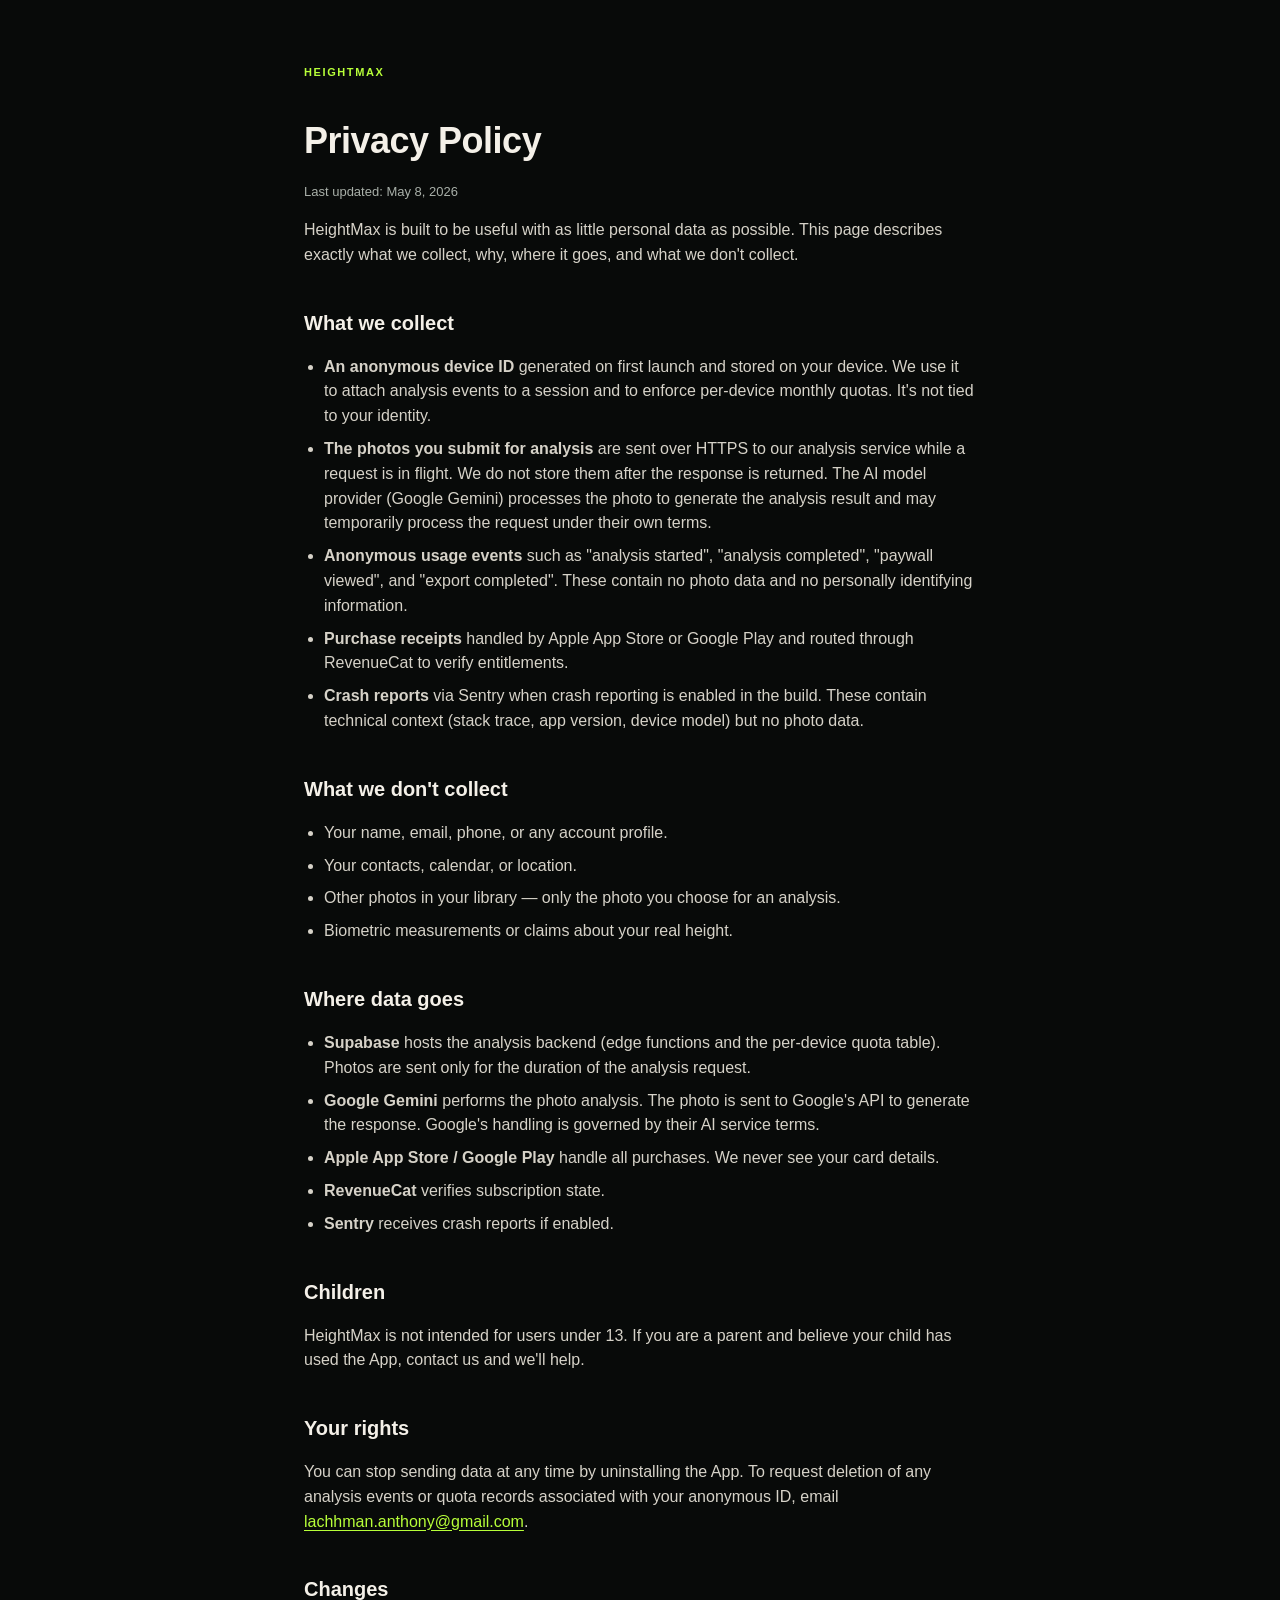
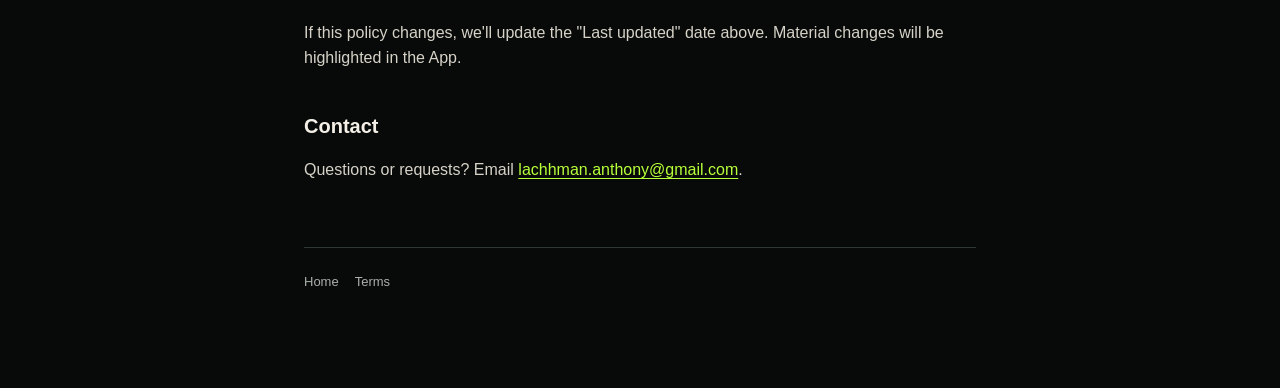
==== privacy.html @ f4f36e99 "Initial: Terms of Service + Privacy Policy Brand-styled static pages for HeightMax legal links. Host" ====
<!doctype html>
<html lang="en">
  <head>
    <meta charset="utf-8" />
    <meta name="viewport" content="width=device-width, initial-scale=1" />
    <title>HeightMax — Privacy Policy</title>
    <link rel="stylesheet" href="style.css" />
  </head>
  <body>
    <main>
      <p class="brand">HEIGHTMAX</p>
      <h1>Privacy Policy</h1>
      <p class="muted">Last updated: May 8, 2026</p>

      <p>
        HeightMax is built to be useful with as little personal data as
        possible. This page describes exactly what we collect, why, where it
        goes, and what we don't collect.
      </p>

      <h2>What we collect</h2>
      <ul class="bullet">
        <li>
          <strong>An anonymous device ID</strong> generated on first launch
          and stored on your device. We use it to attach analysis events to
          a session and to enforce per-device monthly quotas. It's not tied
          to your identity.
        </li>
        <li>
          <strong>The photos you submit for analysis</strong> are sent over
          HTTPS to our analysis service while a request is in flight. We do
          not store them after the response is returned. The AI model
          provider (Google Gemini) processes the photo to generate the
          analysis result and may temporarily process the request under
          their own terms.
        </li>
        <li>
          <strong>Anonymous usage events</strong> such as "analysis started",
          "analysis completed", "paywall viewed", and "export completed".
          These contain no photo data and no personally identifying
          information.
        </li>
        <li>
          <strong>Purchase receipts</strong> handled by Apple App Store or
          Google Play and routed through RevenueCat to verify entitlements.
        </li>
        <li>
          <strong>Crash reports</strong> via Sentry when crash reporting is
          enabled in the build. These contain technical context (stack
          trace, app version, device model) but no photo data.
        </li>
      </ul>

      <h2>What we don't collect</h2>
      <ul class="bullet">
        <li>Your name, email, phone, or any account profile.</li>
        <li>Your contacts, calendar, or location.</li>
        <li>Other photos in your library — only the photo you choose for an analysis.</li>
        <li>Biometric measurements or claims about your real height.</li>
      </ul>

      <h2>Where data goes</h2>
      <ul class="bullet">
        <li>
          <strong>Supabase</strong> hosts the analysis backend (edge
          functions and the per-device quota table). Photos are sent only
          for the duration of the analysis request.
        </li>
        <li>
          <strong>Google Gemini</strong> performs the photo analysis. The
          photo is sent to Google's API to generate the response. Google's
          handling is governed by their AI service terms.
        </li>
        <li>
          <strong>Apple App Store / Google Play</strong> handle all
          purchases. We never see your card details.
        </li>
        <li>
          <strong>RevenueCat</strong> verifies subscription state.
        </li>
        <li>
          <strong>Sentry</strong> receives crash reports if enabled.
        </li>
      </ul>

      <h2>Children</h2>
      <p>
        HeightMax is not intended for users under 13. If you are a parent
        and believe your child has used the App, contact us and we'll help.
      </p>

      <h2>Your rights</h2>
      <p>
        You can stop sending data at any time by uninstalling the App. To
        request deletion of any analysis events or quota records associated
        with your anonymous ID, email
        <a href="mailto:lachhman.anthony@gmail.com">lachhman.anthony@gmail.com</a>.
      </p>

      <h2>Changes</h2>
      <p>
        If this policy changes, we'll update the "Last updated" date above.
        Material changes will be highlighted in the App.
      </p>

      <h2>Contact</h2>
      <p>
        Questions or requests? Email
        <a href="mailto:lachhman.anthony@gmail.com">lachhman.anthony@gmail.com</a>.
      </p>

      <footer>
        <a href="index.html">Home</a>
        <a href="terms.html">Terms</a>
      </footer>
    </main>
  </body>
</html>
---- style.css ----
*,
*::before,
*::after {
  box-sizing: border-box;
}

html,
body {
  margin: 0;
  padding: 0;
}

body {
  background: #080a09;
  color: #f4f0e8;
  font-family: -apple-system, BlinkMacSystemFont, "Inter", "Helvetica Neue",
    Arial, sans-serif;
  line-height: 1.55;
  font-size: 16px;
  -webkit-font-smoothing: antialiased;
}

main {
  max-width: 720px;
  margin: 0 auto;
  padding: 64px 24px 96px;
}

.brand {
  color: #b7ff39;
  font-weight: 900;
  font-size: 11px;
  letter-spacing: 1.6px;
  margin: 0 0 32px;
}

h1 {
  font-size: 36px;
  font-weight: 900;
  letter-spacing: -0.5px;
  margin: 0 0 8px;
}

h2 {
  font-size: 20px;
  font-weight: 800;
  margin: 40px 0 12px;
}

p,
li {
  color: #d6d2c8;
  font-size: 16px;
}

a {
  color: #b7ff39;
  text-decoration: underline;
  text-underline-offset: 3px;
}

.muted {
  color: #a9b0a9;
  font-size: 13px;
}

.nav {
  list-style: none;
  padding: 0;
  margin: 24px 0 0;
  display: flex;
  flex-direction: column;
  gap: 12px;
}

.nav a {
  font-size: 18px;
  font-weight: 700;
}

ul.bullet {
  padding-left: 20px;
}

ul.bullet li {
  margin-bottom: 8px;
}

footer {
  margin-top: 64px;
  padding-top: 24px;
  border-top: 1px solid #2d3833;
  display: flex;
  gap: 16px;
  flex-wrap: wrap;
}

footer a {
  color: #a9b0a9;
  text-decoration: none;
  font-size: 13px;
}

footer a:hover {
  color: #f4f0e8;
}
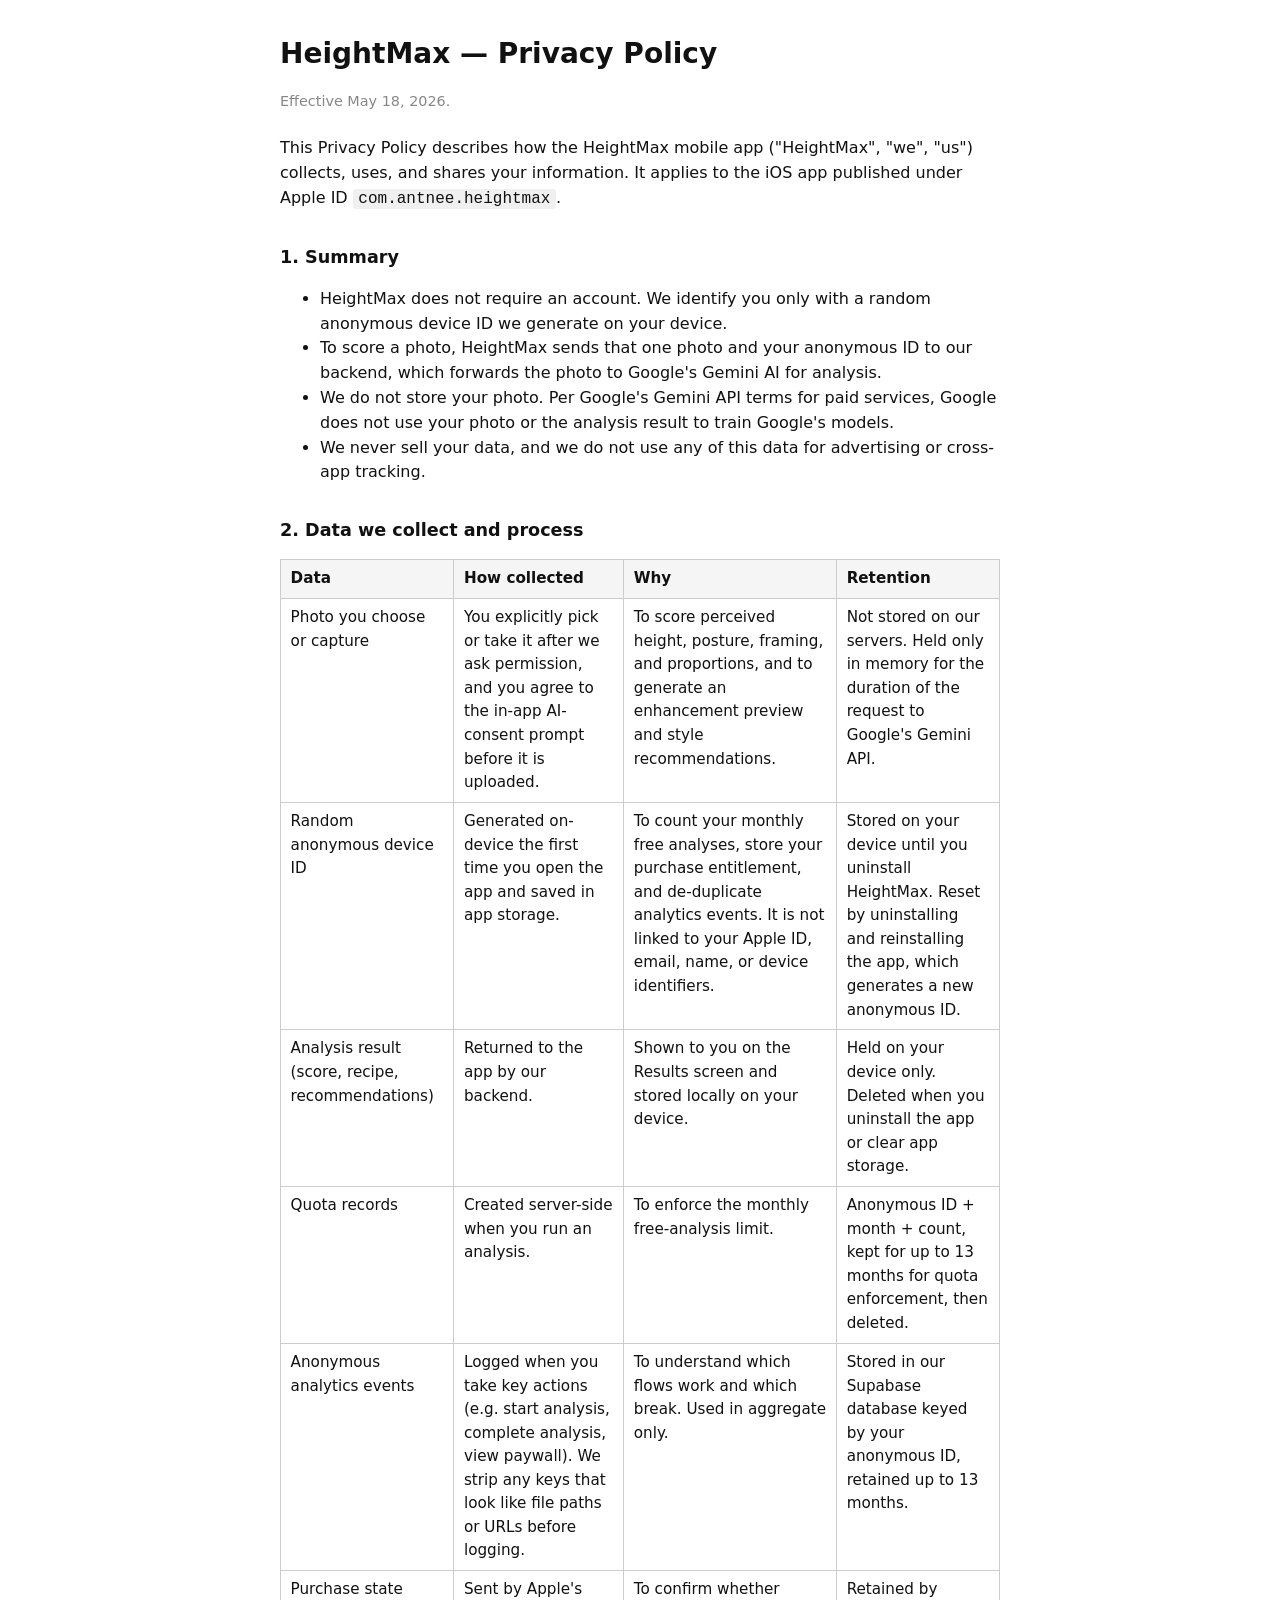
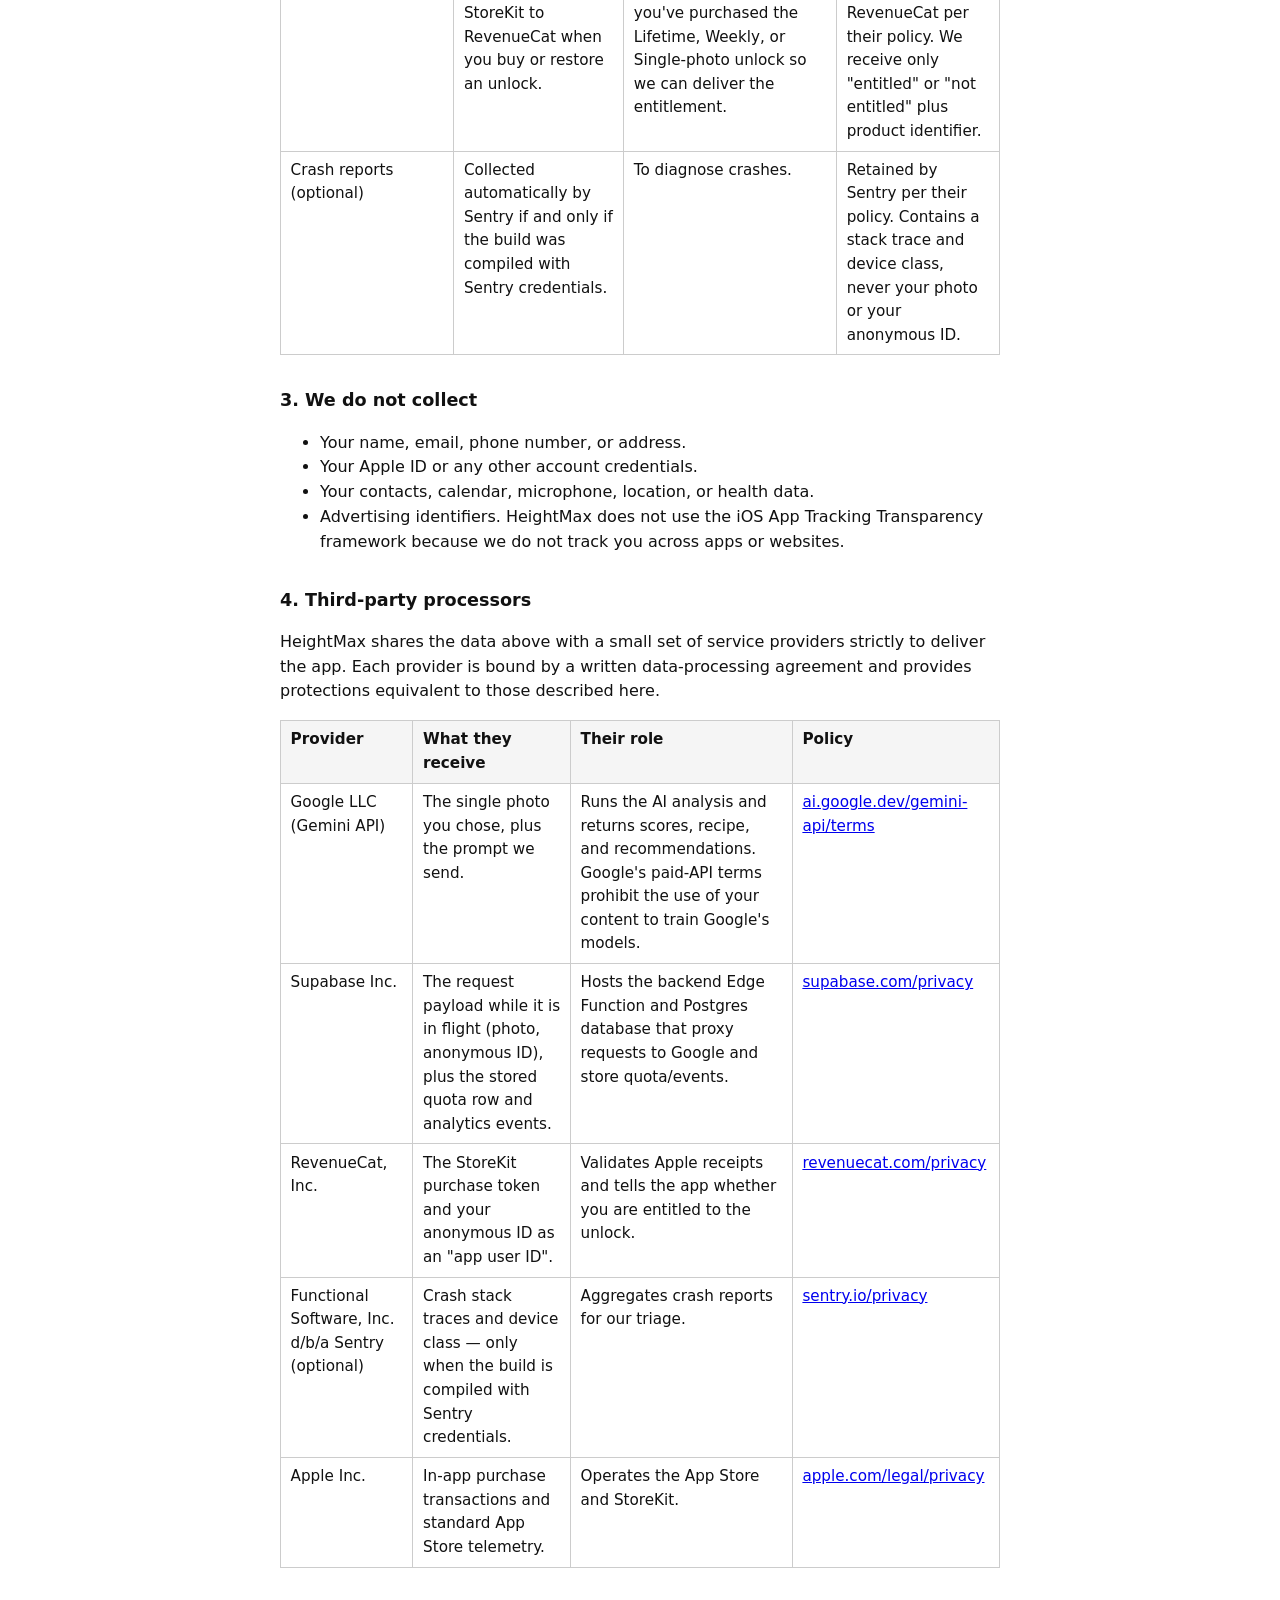
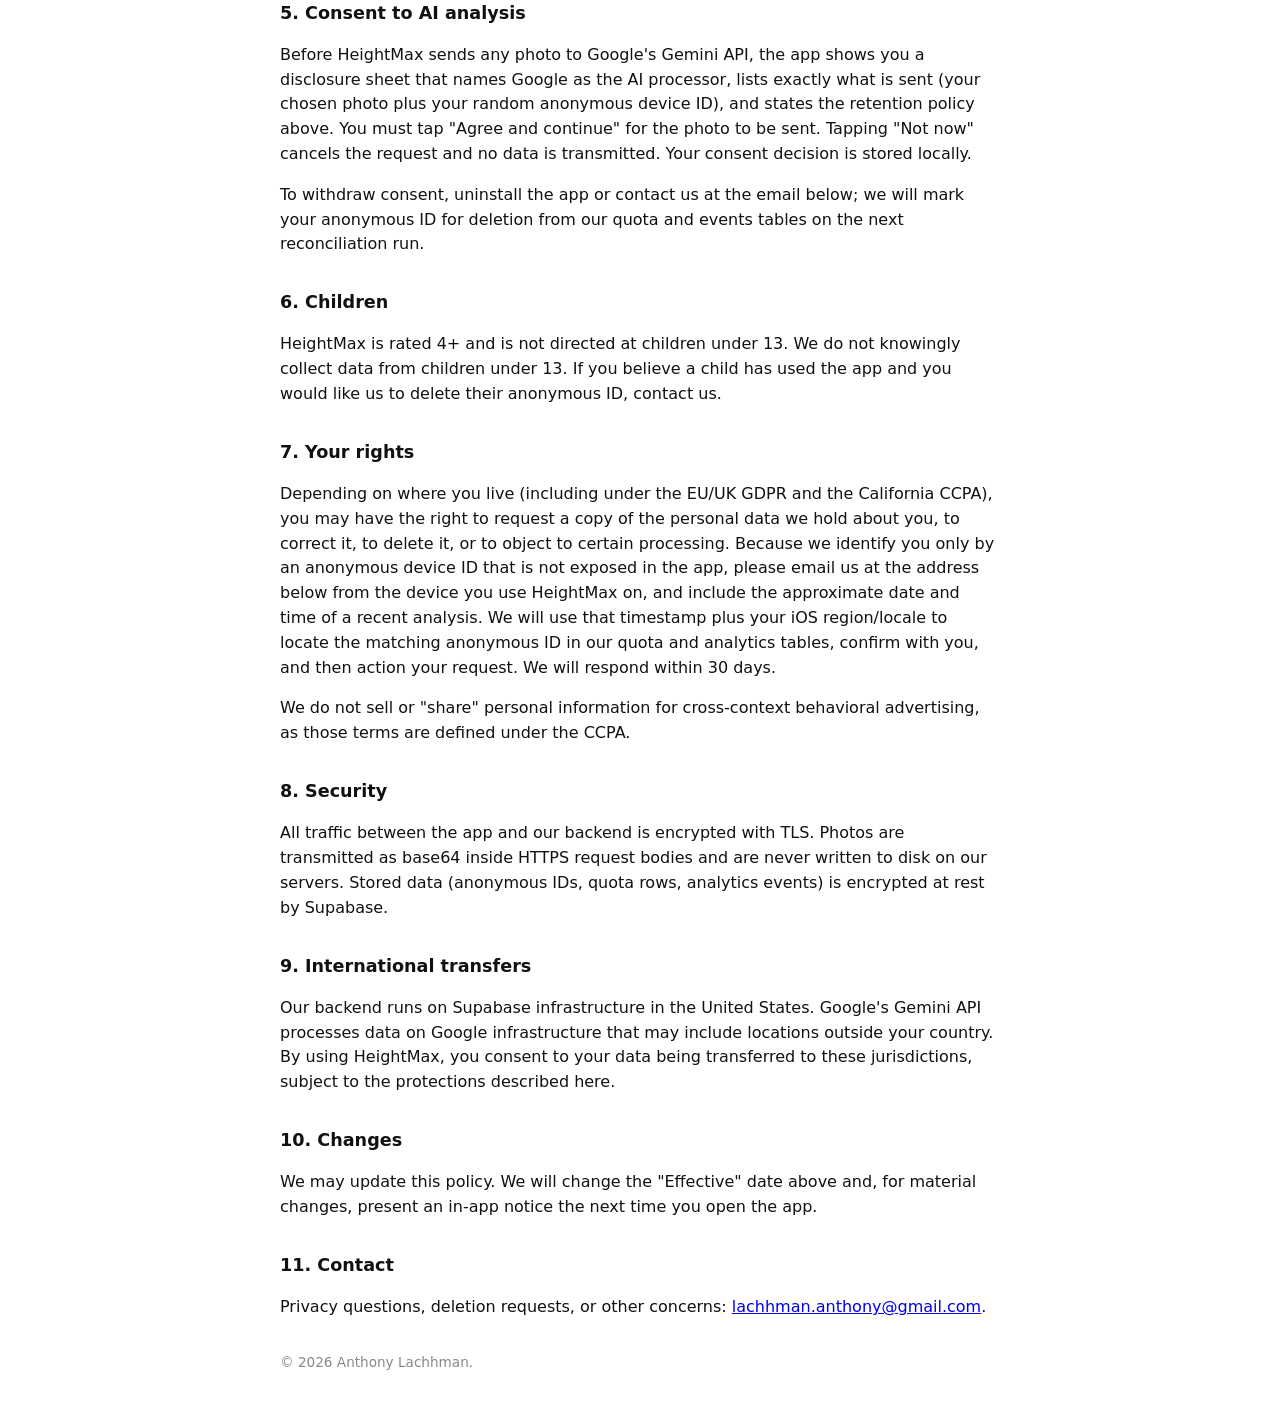
==== commit 68137187: "Update privacy/terms; add support page Replace privacy.html and terms.html with the App Store 5.1.1 " ====
--- a/privacy.html
+++ b/privacy.html
@@ -1,118 +1,198 @@
 <!doctype html>
 <html lang="en">
-  <head>
-    <meta charset="utf-8" />
-    <meta name="viewport" content="width=device-width, initial-scale=1" />
-    <title>HeightMax — Privacy Policy</title>
-    <link rel="stylesheet" href="style.css" />
-  </head>
-  <body>
-    <main>
-      <p class="brand">HEIGHTMAX</p>
-      <h1>Privacy Policy</h1>
-      <p class="muted">Last updated: May 8, 2026</p>
+<head>
+  <meta charset="utf-8">
+  <meta name="viewport" content="width=device-width,initial-scale=1">
+  <title>HeightMax — Privacy Policy</title>
+  <style>
+    :root { color-scheme: light dark; }
+    body { font: 16px/1.55 -apple-system, BlinkMacSystemFont, "Segoe UI", system-ui, sans-serif; max-width: 720px; margin: 2rem auto; padding: 0 1.25rem; color: #111; background: #fff; }
+    @media (prefers-color-scheme: dark) { body { color: #eee; background: #111; } a { color: #9cf; } }
+    h1 { font-size: 1.75rem; margin-bottom: 0.25rem; }
+    h2 { font-size: 1.1rem; margin-top: 2rem; }
+    .meta { color: #888; font-size: 0.9rem; margin-bottom: 1.5rem; }
+    table { border-collapse: collapse; width: 100%; margin: 0.5rem 0 1rem; font-size: 0.95rem; }
+    th, td { border: 1px solid #ccc; padding: 0.45rem 0.6rem; text-align: left; vertical-align: top; }
+    @media (prefers-color-scheme: dark) { th, td { border-color: #444; } }
+    th { background: #f5f5f5; }
+    @media (prefers-color-scheme: dark) { th { background: #222; } }
+    code { background: #f0f0f0; padding: 0.05em 0.35em; border-radius: 3px; }
+    @media (prefers-color-scheme: dark) { code { background: #222; } }
+  </style>
+</head>
+<body>
 
-      <p>
-        HeightMax is built to be useful with as little personal data as
-        possible. This page describes exactly what we collect, why, where it
-        goes, and what we don't collect.
-      </p>
+<h1>HeightMax — Privacy Policy</h1>
+<p class="meta">Effective May 18, 2026.</p>
 
-      <h2>What we collect</h2>
-      <ul class="bullet">
-        <li>
-          <strong>An anonymous device ID</strong> generated on first launch
-          and stored on your device. We use it to attach analysis events to
-          a session and to enforce per-device monthly quotas. It's not tied
-          to your identity.
-        </li>
-        <li>
-          <strong>The photos you submit for analysis</strong> are sent over
-          HTTPS to our analysis service while a request is in flight. We do
-          not store them after the response is returned. The AI model
-          provider (Google Gemini) processes the photo to generate the
-          analysis result and may temporarily process the request under
-          their own terms.
-        </li>
-        <li>
-          <strong>Anonymous usage events</strong> such as "analysis started",
-          "analysis completed", "paywall viewed", and "export completed".
-          These contain no photo data and no personally identifying
-          information.
-        </li>
-        <li>
-          <strong>Purchase receipts</strong> handled by Apple App Store or
-          Google Play and routed through RevenueCat to verify entitlements.
-        </li>
-        <li>
-          <strong>Crash reports</strong> via Sentry when crash reporting is
-          enabled in the build. These contain technical context (stack
-          trace, app version, device model) but no photo data.
-        </li>
-      </ul>
+<p>
+This Privacy Policy describes how the HeightMax mobile app ("HeightMax", "we", "us") collects, uses, and shares
+your information. It applies to the iOS app published under Apple ID <code>com.antnee.heightmax</code>.
+</p>
 
-      <h2>What we don't collect</h2>
-      <ul class="bullet">
-        <li>Your name, email, phone, or any account profile.</li>
-        <li>Your contacts, calendar, or location.</li>
-        <li>Other photos in your library — only the photo you choose for an analysis.</li>
-        <li>Biometric measurements or claims about your real height.</li>
-      </ul>
+<h2>1. Summary</h2>
+<ul>
+  <li>HeightMax does not require an account. We identify you only with a random anonymous device ID we generate on your device.</li>
+  <li>To score a photo, HeightMax sends that one photo and your anonymous ID to our backend, which forwards the photo to Google's Gemini AI for analysis.</li>
+  <li>We do not store your photo. Per Google's Gemini API terms for paid services, Google does not use your photo or the analysis result to train Google's models.</li>
+  <li>We never sell your data, and we do not use any of this data for advertising or cross-app tracking.</li>
+</ul>
 
-      <h2>Where data goes</h2>
-      <ul class="bullet">
-        <li>
-          <strong>Supabase</strong> hosts the analysis backend (edge
-          functions and the per-device quota table). Photos are sent only
-          for the duration of the analysis request.
-        </li>
-        <li>
-          <strong>Google Gemini</strong> performs the photo analysis. The
-          photo is sent to Google's API to generate the response. Google's
-          handling is governed by their AI service terms.
-        </li>
-        <li>
-          <strong>Apple App Store / Google Play</strong> handle all
-          purchases. We never see your card details.
-        </li>
-        <li>
-          <strong>RevenueCat</strong> verifies subscription state.
-        </li>
-        <li>
-          <strong>Sentry</strong> receives crash reports if enabled.
-        </li>
-      </ul>
+<h2>2. Data we collect and process</h2>
+<table>
+  <thead>
+    <tr><th>Data</th><th>How collected</th><th>Why</th><th>Retention</th></tr>
+  </thead>
+  <tbody>
+    <tr>
+      <td>Photo you choose or capture</td>
+      <td>You explicitly pick or take it after we ask permission, and you agree to the in-app AI-consent prompt before it is uploaded.</td>
+      <td>To score perceived height, posture, framing, and proportions, and to generate an enhancement preview and style recommendations.</td>
+      <td>Not stored on our servers. Held only in memory for the duration of the request to Google's Gemini API.</td>
+    </tr>
+    <tr>
+      <td>Random anonymous device ID</td>
+      <td>Generated on-device the first time you open the app and saved in app storage.</td>
+      <td>To count your monthly free analyses, store your purchase entitlement, and de-duplicate analytics events. It is not linked to your Apple ID, email, name, or device identifiers.</td>
+      <td>Stored on your device until you uninstall HeightMax. Reset by uninstalling and reinstalling the app, which generates a new anonymous ID.</td>
+    </tr>
+    <tr>
+      <td>Analysis result (score, recipe, recommendations)</td>
+      <td>Returned to the app by our backend.</td>
+      <td>Shown to you on the Results screen and stored locally on your device.</td>
+      <td>Held on your device only. Deleted when you uninstall the app or clear app storage.</td>
+    </tr>
+    <tr>
+      <td>Quota records</td>
+      <td>Created server-side when you run an analysis.</td>
+      <td>To enforce the monthly free-analysis limit.</td>
+      <td>Anonymous ID + month + count, kept for up to 13 months for quota enforcement, then deleted.</td>
+    </tr>
+    <tr>
+      <td>Anonymous analytics events</td>
+      <td>Logged when you take key actions (e.g. start analysis, complete analysis, view paywall). We strip any keys that look like file paths or URLs before logging.</td>
+      <td>To understand which flows work and which break. Used in aggregate only.</td>
+      <td>Stored in our Supabase database keyed by your anonymous ID, retained up to 13 months.</td>
+    </tr>
+    <tr>
+      <td>Purchase state</td>
+      <td>Sent by Apple's StoreKit to RevenueCat when you buy or restore an unlock.</td>
+      <td>To confirm whether you've purchased the Lifetime, Weekly, or Single-photo unlock so we can deliver the entitlement.</td>
+      <td>Retained by RevenueCat per their policy. We receive only "entitled" or "not entitled" plus product identifier.</td>
+    </tr>
+    <tr>
+      <td>Crash reports (optional)</td>
+      <td>Collected automatically by Sentry if and only if the build was compiled with Sentry credentials.</td>
+      <td>To diagnose crashes.</td>
+      <td>Retained by Sentry per their policy. Contains a stack trace and device class, never your photo or your anonymous ID.</td>
+    </tr>
+  </tbody>
+</table>
 
-      <h2>Children</h2>
-      <p>
-        HeightMax is not intended for users under 13. If you are a parent
-        and believe your child has used the App, contact us and we'll help.
-      </p>
+<h2>3. We do not collect</h2>
+<ul>
+  <li>Your name, email, phone number, or address.</li>
+  <li>Your Apple ID or any other account credentials.</li>
+  <li>Your contacts, calendar, microphone, location, or health data.</li>
+  <li>Advertising identifiers. HeightMax does not use the iOS App Tracking Transparency framework because we do not track you across apps or websites.</li>
+</ul>
 
-      <h2>Your rights</h2>
-      <p>
-        You can stop sending data at any time by uninstalling the App. To
-        request deletion of any analysis events or quota records associated
-        with your anonymous ID, email
-        <a href="mailto:lachhman.anthony@gmail.com">lachhman.anthony@gmail.com</a>.
-      </p>
+<h2>4. Third-party processors</h2>
+<p>
+HeightMax shares the data above with a small set of service providers strictly to deliver the app. Each provider
+is bound by a written data-processing agreement and provides protections equivalent to those described here.
+</p>
+<table>
+  <thead>
+    <tr><th>Provider</th><th>What they receive</th><th>Their role</th><th>Policy</th></tr>
+  </thead>
+  <tbody>
+    <tr>
+      <td>Google LLC (Gemini API)</td>
+      <td>The single photo you chose, plus the prompt we send.</td>
+      <td>Runs the AI analysis and returns scores, recipe, and recommendations. Google's paid-API terms prohibit the use of your content to train Google's models.</td>
+      <td><a href="https://ai.google.dev/gemini-api/terms">ai.google.dev/gemini-api/terms</a></td>
+    </tr>
+    <tr>
+      <td>Supabase Inc.</td>
+      <td>The request payload while it is in flight (photo, anonymous ID), plus the stored quota row and analytics events.</td>
+      <td>Hosts the backend Edge Function and Postgres database that proxy requests to Google and store quota/events.</td>
+      <td><a href="https://supabase.com/privacy">supabase.com/privacy</a></td>
+    </tr>
+    <tr>
+      <td>RevenueCat, Inc.</td>
+      <td>The StoreKit purchase token and your anonymous ID as an "app user ID".</td>
+      <td>Validates Apple receipts and tells the app whether you are entitled to the unlock.</td>
+      <td><a href="https://www.revenuecat.com/privacy">revenuecat.com/privacy</a></td>
+    </tr>
+    <tr>
+      <td>Functional Software, Inc. d/b/a Sentry (optional)</td>
+      <td>Crash stack traces and device class — only when the build is compiled with Sentry credentials.</td>
+      <td>Aggregates crash reports for our triage.</td>
+      <td><a href="https://sentry.io/privacy/">sentry.io/privacy</a></td>
+    </tr>
+    <tr>
+      <td>Apple Inc.</td>
+      <td>In-app purchase transactions and standard App Store telemetry.</td>
+      <td>Operates the App Store and StoreKit.</td>
+      <td><a href="https://www.apple.com/legal/privacy/">apple.com/legal/privacy</a></td>
+    </tr>
+  </tbody>
+</table>
 
-      <h2>Changes</h2>
-      <p>
-        If this policy changes, we'll update the "Last updated" date above.
-        Material changes will be highlighted in the App.
-      </p>
+<h2>5. Consent to AI analysis</h2>
+<p>
+Before HeightMax sends any photo to Google's Gemini API, the app shows you a disclosure sheet that names Google as
+the AI processor, lists exactly what is sent (your chosen photo plus your random anonymous device ID), and states
+the retention policy above. You must tap "Agree and continue" for the photo to be sent. Tapping "Not now" cancels
+the request and no data is transmitted. Your consent decision is stored locally.
+</p>
+<p>To withdraw consent, uninstall the app or contact us at the email below; we will mark your anonymous ID for deletion from our quota and events tables on the next reconciliation run.</p>
 
-      <h2>Contact</h2>
-      <p>
-        Questions or requests? Email
-        <a href="mailto:lachhman.anthony@gmail.com">lachhman.anthony@gmail.com</a>.
-      </p>
+<h2>6. Children</h2>
+<p>
+HeightMax is rated 4+ and is not directed at children under 13. We do not knowingly collect data from children
+under 13. If you believe a child has used the app and you would like us to delete their anonymous ID, contact us.
+</p>
 
-      <footer>
-        <a href="index.html">Home</a>
-        <a href="terms.html">Terms</a>
-      </footer>
-    </main>
-  </body>
+<h2>7. Your rights</h2>
+<p>
+Depending on where you live (including under the EU/UK GDPR and the California CCPA), you may have the right to
+request a copy of the personal data we hold about you, to correct it, to delete it, or to object to certain
+processing. Because we identify you only by an anonymous device ID that is not exposed in the app, please email
+us at the address below from the device you use HeightMax on, and include the approximate date and time of a
+recent analysis. We will use that timestamp plus your iOS region/locale to locate the matching anonymous ID in
+our quota and analytics tables, confirm with you, and then action your request. We will respond within 30 days.
+</p>
+<p>We do not sell or "share" personal information for cross-context behavioral advertising, as those terms are defined under the CCPA.</p>
+
+<h2>8. Security</h2>
+<p>
+All traffic between the app and our backend is encrypted with TLS. Photos are transmitted as base64 inside HTTPS
+request bodies and are never written to disk on our servers. Stored data (anonymous IDs, quota rows, analytics
+events) is encrypted at rest by Supabase.
+</p>
+
+<h2>9. International transfers</h2>
+<p>
+Our backend runs on Supabase infrastructure in the United States. Google's Gemini API processes data on Google
+infrastructure that may include locations outside your country. By using HeightMax, you consent to your data
+being transferred to these jurisdictions, subject to the protections described here.
+</p>
+
+<h2>10. Changes</h2>
+<p>
+We may update this policy. We will change the "Effective" date above and, for material changes, present an
+in-app notice the next time you open the app.
+</p>
+
+<h2>11. Contact</h2>
+<p>
+Privacy questions, deletion requests, or other concerns:
+<a href="mailto:lachhman.anthony@gmail.com">lachhman.anthony@gmail.com</a>.
+</p>
+
+<p style="margin-top:2rem;font-size:0.85rem;color:#888;">© 2026 Anthony Lachhman.</p>
+
+</body>
 </html>
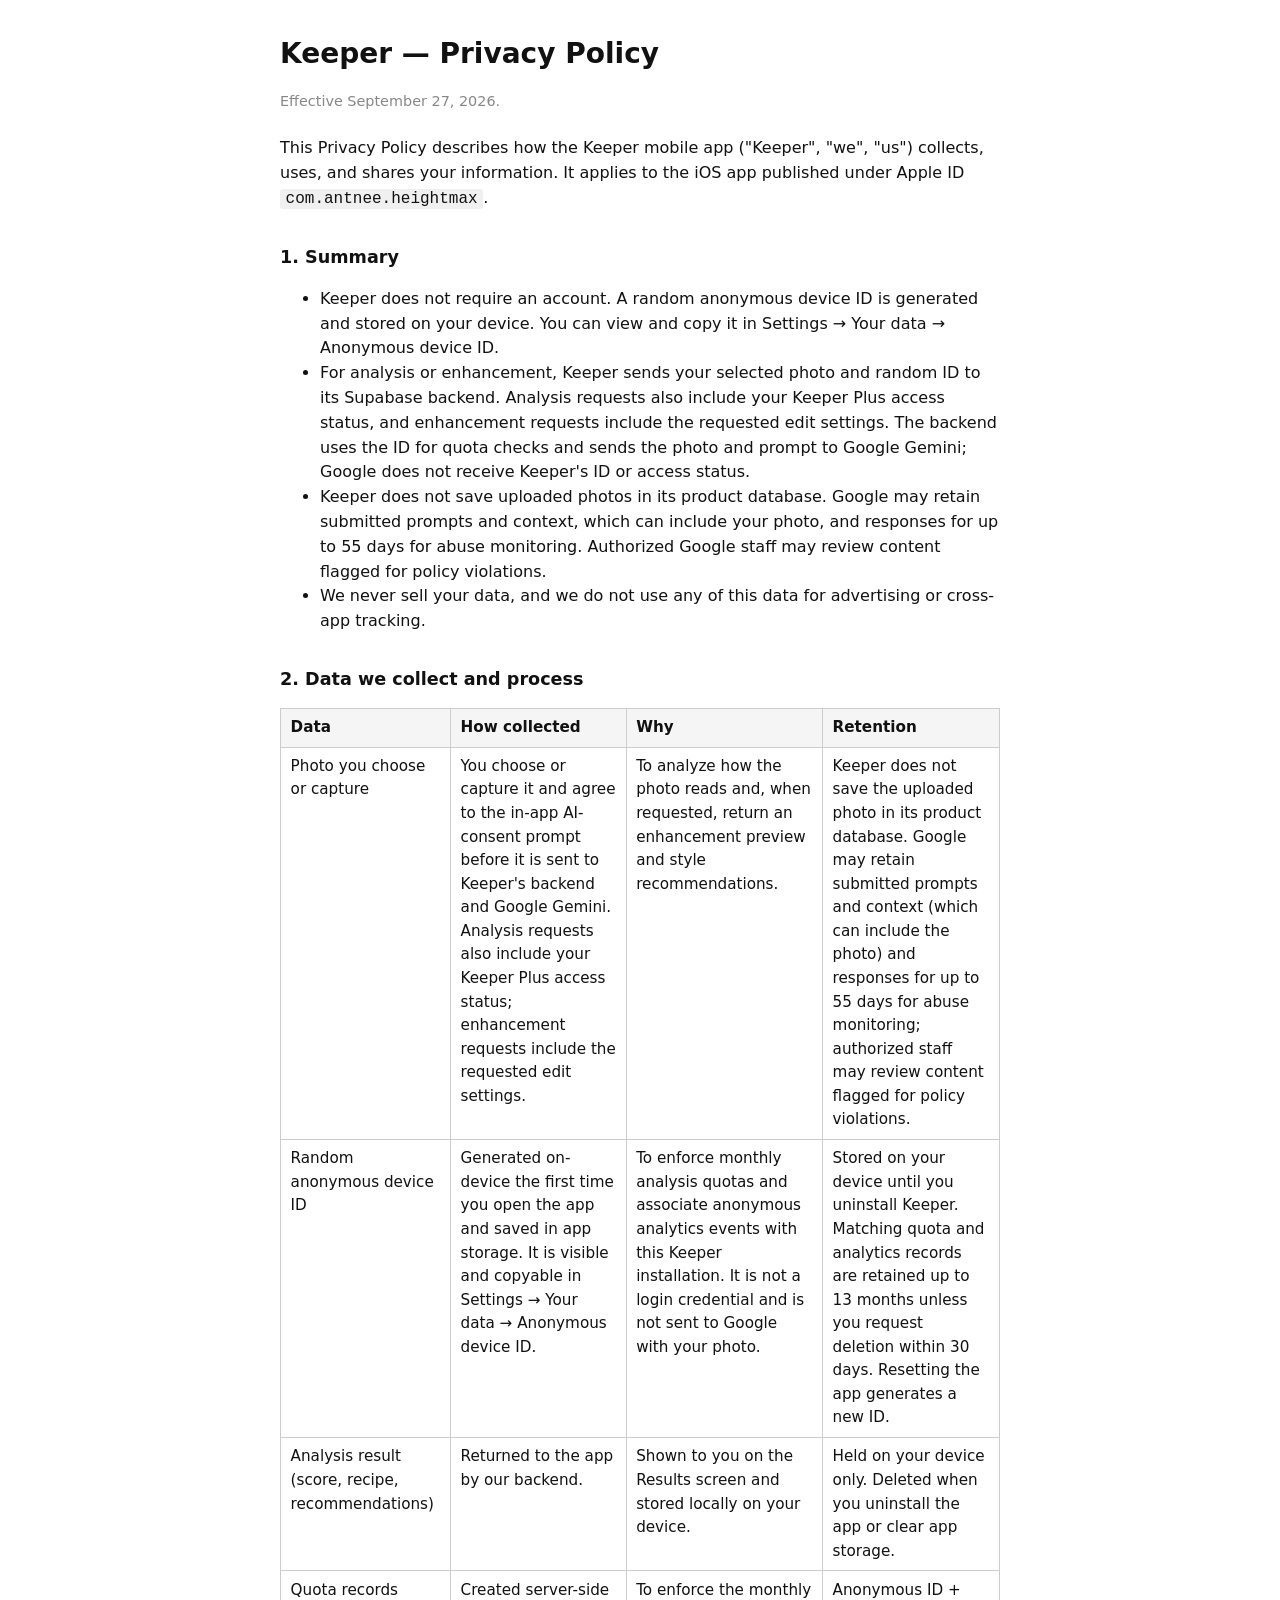
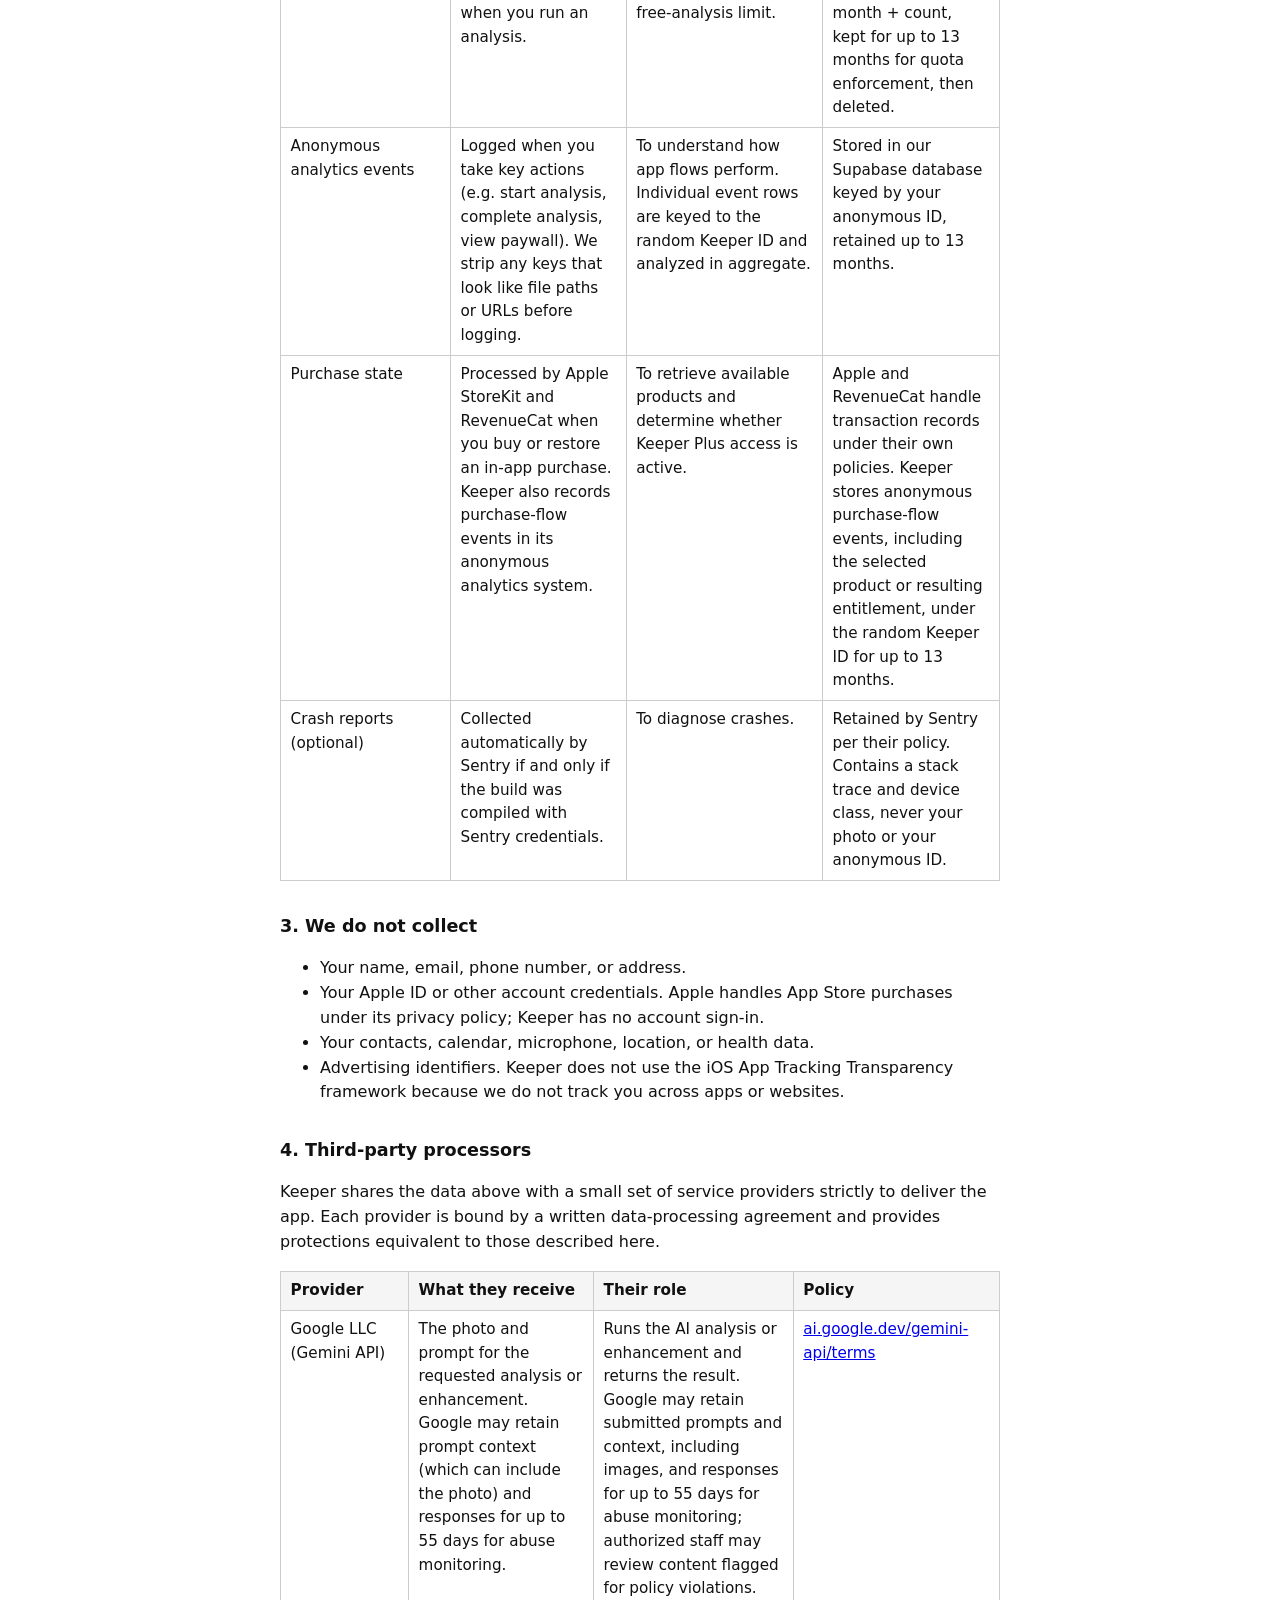
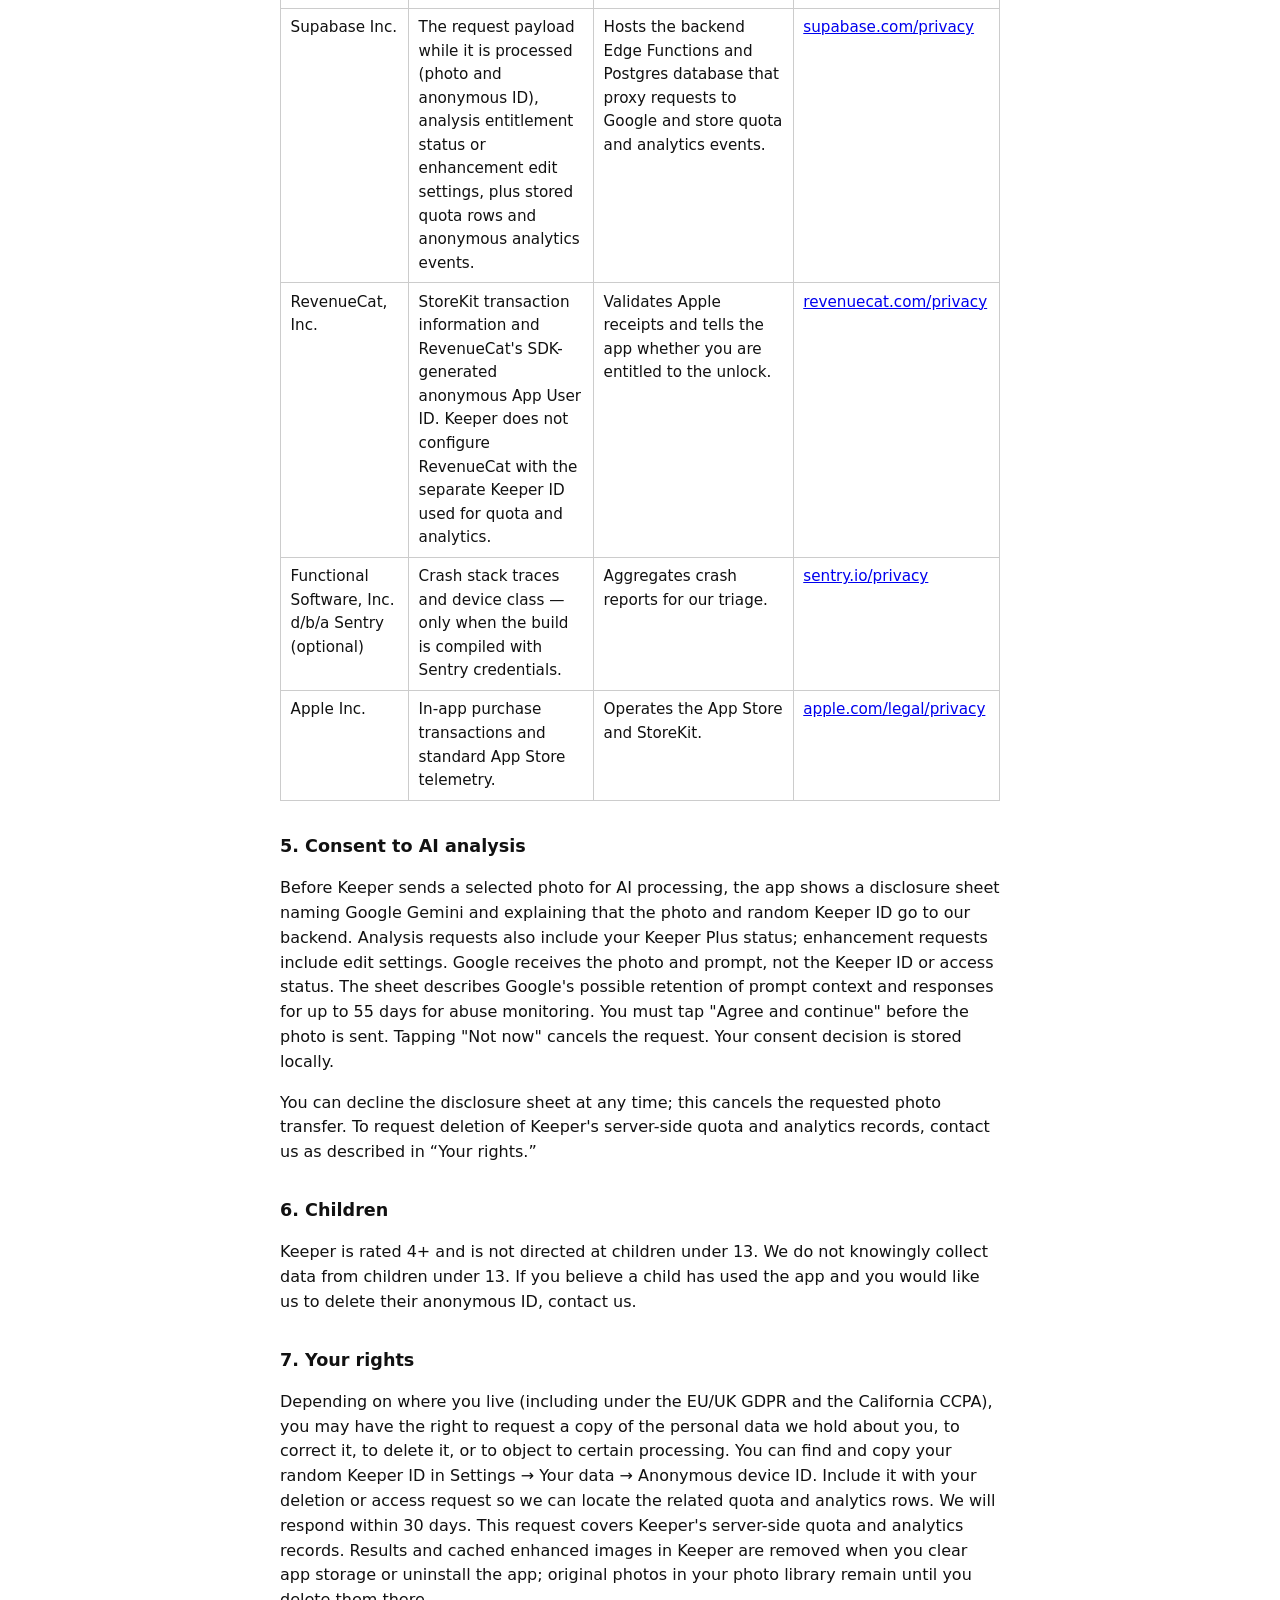
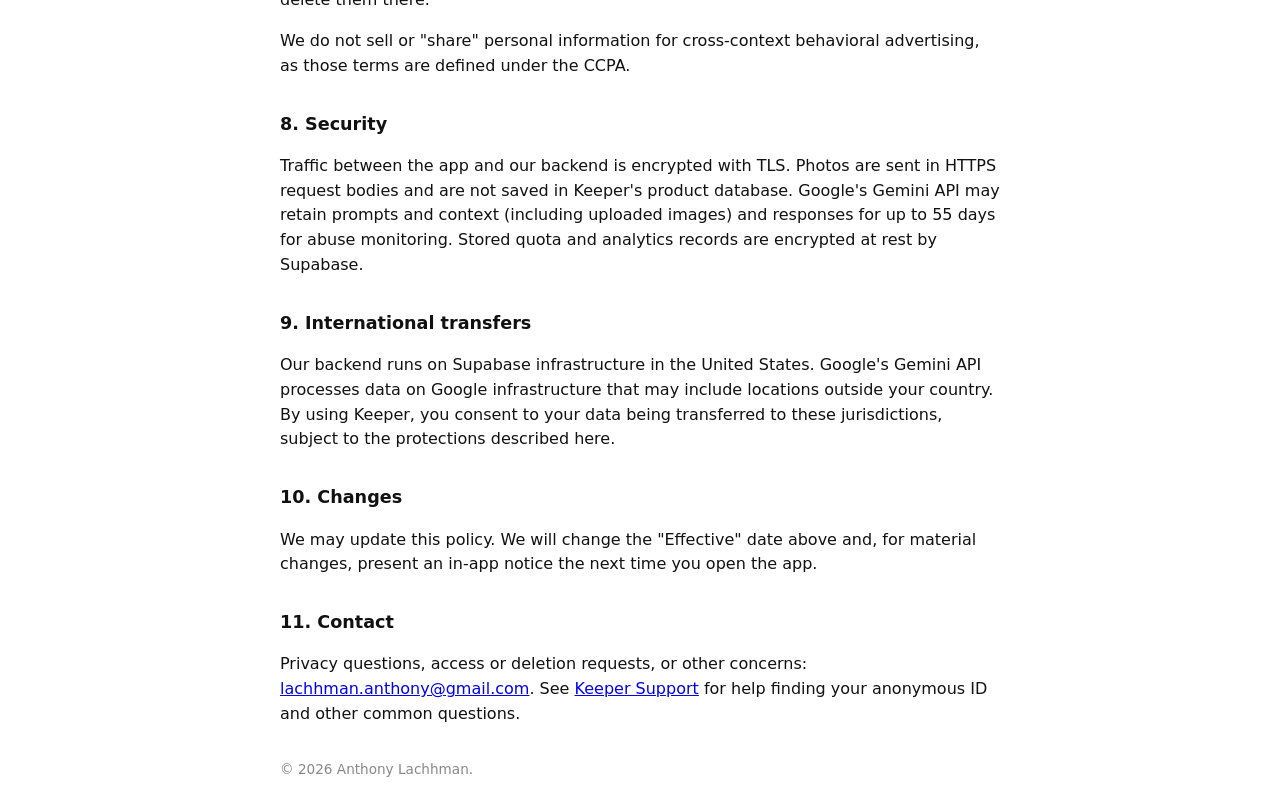
==== commit f988ce06: "Update Keeper privacy and support pages" ====
--- a/privacy.html
+++ b/privacy.html
@@ -3,7 +3,7 @@
 <head>
   <meta charset="utf-8">
   <meta name="viewport" content="width=device-width,initial-scale=1">
-  <title>HeightMax — Privacy Policy</title>
+  <title>Keeper — Privacy Policy</title>
   <style>
     :root { color-scheme: light dark; }
     body { font: 16px/1.55 -apple-system, BlinkMacSystemFont, "Segoe UI", system-ui, sans-serif; max-width: 720px; margin: 2rem auto; padding: 0 1.25rem; color: #111; background: #fff; }
@@ -22,19 +22,19 @@
 </head>
 <body>
 
-<h1>HeightMax — Privacy Policy</h1>
-<p class="meta">Effective May 18, 2026.</p>
+<h1>Keeper — Privacy Policy</h1>
+<p class="meta">Effective September 27, 2026.</p>
 
 <p>
-This Privacy Policy describes how the HeightMax mobile app ("HeightMax", "we", "us") collects, uses, and shares
+This Privacy Policy describes how the Keeper mobile app ("Keeper", "we", "us") collects, uses, and shares
 your information. It applies to the iOS app published under Apple ID <code>com.antnee.heightmax</code>.
 </p>
 
 <h2>1. Summary</h2>
 <ul>
-  <li>HeightMax does not require an account. We identify you only with a random anonymous device ID we generate on your device.</li>
-  <li>To score a photo, HeightMax sends that one photo and your anonymous ID to our backend, which forwards the photo to Google's Gemini AI for analysis.</li>
-  <li>We do not store your photo. Per Google's Gemini API terms for paid services, Google does not use your photo or the analysis result to train Google's models.</li>
+  <li>Keeper does not require an account. A random anonymous device ID is generated and stored on your device. You can view and copy it in Settings → Your data → Anonymous device ID.</li>
+  <li>For analysis or enhancement, Keeper sends your selected photo and random ID to its Supabase backend. Analysis requests also include your Keeper Plus access status, and enhancement requests include the requested edit settings. The backend uses the ID for quota checks and sends the photo and prompt to Google Gemini; Google does not receive Keeper's ID or access status.</li>
+  <li>Keeper does not save uploaded photos in its product database. Google may retain submitted prompts and context, which can include your photo, and responses for up to 55 days for abuse monitoring. Authorized Google staff may review content flagged for policy violations.</li>
   <li>We never sell your data, and we do not use any of this data for advertising or cross-app tracking.</li>
 </ul>
 
@@ -46,15 +46,15 @@
   <tbody>
     <tr>
       <td>Photo you choose or capture</td>
-      <td>You explicitly pick or take it after we ask permission, and you agree to the in-app AI-consent prompt before it is uploaded.</td>
-      <td>To score perceived height, posture, framing, and proportions, and to generate an enhancement preview and style recommendations.</td>
-      <td>Not stored on our servers. Held only in memory for the duration of the request to Google's Gemini API.</td>
+      <td>You choose or capture it and agree to the in-app AI-consent prompt before it is sent to Keeper's backend and Google Gemini. Analysis requests also include your Keeper Plus access status; enhancement requests include the requested edit settings.</td>
+      <td>To analyze how the photo reads and, when requested, return an enhancement preview and style recommendations.</td>
+      <td>Keeper does not save the uploaded photo in its product database. Google may retain submitted prompts and context (which can include the photo) and responses for up to 55 days for abuse monitoring; authorized staff may review content flagged for policy violations.</td>
     </tr>
     <tr>
       <td>Random anonymous device ID</td>
-      <td>Generated on-device the first time you open the app and saved in app storage.</td>
-      <td>To count your monthly free analyses, store your purchase entitlement, and de-duplicate analytics events. It is not linked to your Apple ID, email, name, or device identifiers.</td>
-      <td>Stored on your device until you uninstall HeightMax. Reset by uninstalling and reinstalling the app, which generates a new anonymous ID.</td>
+      <td>Generated on-device the first time you open the app and saved in app storage. It is visible and copyable in Settings → Your data → Anonymous device ID.</td>
+      <td>To enforce monthly analysis quotas and associate anonymous analytics events with this Keeper installation. It is not a login credential and is not sent to Google with your photo.</td>
+      <td>Stored on your device until you uninstall Keeper. Matching quota and analytics records are retained up to 13 months unless you request deletion within 30 days. Resetting the app generates a new ID.</td>
     </tr>
     <tr>
       <td>Analysis result (score, recipe, recommendations)</td>
@@ -71,14 +71,14 @@
     <tr>
       <td>Anonymous analytics events</td>
       <td>Logged when you take key actions (e.g. start analysis, complete analysis, view paywall). We strip any keys that look like file paths or URLs before logging.</td>
-      <td>To understand which flows work and which break. Used in aggregate only.</td>
+      <td>To understand how app flows perform. Individual event rows are keyed to the random Keeper ID and analyzed in aggregate.</td>
       <td>Stored in our Supabase database keyed by your anonymous ID, retained up to 13 months.</td>
     </tr>
     <tr>
       <td>Purchase state</td>
-      <td>Sent by Apple's StoreKit to RevenueCat when you buy or restore an unlock.</td>
-      <td>To confirm whether you've purchased the Lifetime, Weekly, or Single-photo unlock so we can deliver the entitlement.</td>
-      <td>Retained by RevenueCat per their policy. We receive only "entitled" or "not entitled" plus product identifier.</td>
+      <td>Processed by Apple StoreKit and RevenueCat when you buy or restore an in-app purchase. Keeper also records purchase-flow events in its anonymous analytics system.</td>
+      <td>To retrieve available products and determine whether Keeper Plus access is active.</td>
+      <td>Apple and RevenueCat handle transaction records under their own policies. Keeper stores anonymous purchase-flow events, including the selected product or resulting entitlement, under the random Keeper ID for up to 13 months.</td>
     </tr>
     <tr>
       <td>Crash reports (optional)</td>
@@ -92,14 +92,14 @@
 <h2>3. We do not collect</h2>
 <ul>
   <li>Your name, email, phone number, or address.</li>
-  <li>Your Apple ID or any other account credentials.</li>
+  <li>Your Apple ID or other account credentials. Apple handles App Store purchases under its privacy policy; Keeper has no account sign-in.</li>
   <li>Your contacts, calendar, microphone, location, or health data.</li>
-  <li>Advertising identifiers. HeightMax does not use the iOS App Tracking Transparency framework because we do not track you across apps or websites.</li>
+  <li>Advertising identifiers. Keeper does not use the iOS App Tracking Transparency framework because we do not track you across apps or websites.</li>
 </ul>
 
 <h2>4. Third-party processors</h2>
 <p>
-HeightMax shares the data above with a small set of service providers strictly to deliver the app. Each provider
+Keeper shares the data above with a small set of service providers strictly to deliver the app. Each provider
 is bound by a written data-processing agreement and provides protections equivalent to those described here.
 </p>
 <table>
@@ -109,19 +109,19 @@
   <tbody>
     <tr>
       <td>Google LLC (Gemini API)</td>
-      <td>The single photo you chose, plus the prompt we send.</td>
-      <td>Runs the AI analysis and returns scores, recipe, and recommendations. Google's paid-API terms prohibit the use of your content to train Google's models.</td>
+      <td>The photo and prompt for the requested analysis or enhancement. Google may retain prompt context (which can include the photo) and responses for up to 55 days for abuse monitoring.</td>
+      <td>Runs the AI analysis or enhancement and returns the result. Google may retain submitted prompts and context, including images, and responses for up to 55 days for abuse monitoring; authorized staff may review content flagged for policy violations.</td>
       <td><a href="https://ai.google.dev/gemini-api/terms">ai.google.dev/gemini-api/terms</a></td>
     </tr>
     <tr>
       <td>Supabase Inc.</td>
-      <td>The request payload while it is in flight (photo, anonymous ID), plus the stored quota row and analytics events.</td>
-      <td>Hosts the backend Edge Function and Postgres database that proxy requests to Google and store quota/events.</td>
+      <td>The request payload while it is processed (photo and anonymous ID), analysis entitlement status or enhancement edit settings, plus stored quota rows and anonymous analytics events.</td>
+      <td>Hosts the backend Edge Functions and Postgres database that proxy requests to Google and store quota and analytics events.</td>
       <td><a href="https://supabase.com/privacy">supabase.com/privacy</a></td>
     </tr>
     <tr>
       <td>RevenueCat, Inc.</td>
-      <td>The StoreKit purchase token and your anonymous ID as an "app user ID".</td>
+      <td>StoreKit transaction information and RevenueCat's SDK-generated anonymous App User ID. Keeper does not configure RevenueCat with the separate Keeper ID used for quota and analytics.</td>
       <td>Validates Apple receipts and tells the app whether you are entitled to the unlock.</td>
       <td><a href="https://www.revenuecat.com/privacy">revenuecat.com/privacy</a></td>
     </tr>
@@ -142,16 +142,13 @@
 
 <h2>5. Consent to AI analysis</h2>
 <p>
-Before HeightMax sends any photo to Google's Gemini API, the app shows you a disclosure sheet that names Google as
-the AI processor, lists exactly what is sent (your chosen photo plus your random anonymous device ID), and states
-the retention policy above. You must tap "Agree and continue" for the photo to be sent. Tapping "Not now" cancels
-the request and no data is transmitted. Your consent decision is stored locally.
+Before Keeper sends a selected photo for AI processing, the app shows a disclosure sheet naming Google Gemini and explaining that the photo and random Keeper ID go to our backend. Analysis requests also include your Keeper Plus status; enhancement requests include edit settings. Google receives the photo and prompt, not the Keeper ID or access status. The sheet describes Google's possible retention of prompt context and responses for up to 55 days for abuse monitoring. You must tap "Agree and continue" before the photo is sent. Tapping "Not now" cancels the request. Your consent decision is stored locally.
 </p>
-<p>To withdraw consent, uninstall the app or contact us at the email below; we will mark your anonymous ID for deletion from our quota and events tables on the next reconciliation run.</p>
+<p>You can decline the disclosure sheet at any time; this cancels the requested photo transfer. To request deletion of Keeper's server-side quota and analytics records, contact us as described in “Your rights.”</p>
 
 <h2>6. Children</h2>
 <p>
-HeightMax is rated 4+ and is not directed at children under 13. We do not knowingly collect data from children
+Keeper is rated 4+ and is not directed at children under 13. We do not knowingly collect data from children
 under 13. If you believe a child has used the app and you would like us to delete their anonymous ID, contact us.
 </p>
 
@@ -159,25 +156,18 @@
 <p>
 Depending on where you live (including under the EU/UK GDPR and the California CCPA), you may have the right to
 request a copy of the personal data we hold about you, to correct it, to delete it, or to object to certain
-processing. Because we identify you only by an anonymous device ID that is not exposed in the app, please email
-us at the address below from the device you use HeightMax on, and include the approximate date and time of a
-recent analysis. We will use that timestamp plus your iOS region/locale to locate the matching anonymous ID in
-our quota and analytics tables, confirm with you, and then action your request. We will respond within 30 days.
+processing. You can find and copy your random Keeper ID in Settings → Your data → Anonymous device ID. Include it with your deletion or access request so we can locate the related quota and analytics rows. We will respond within 30 days. This request covers Keeper's server-side quota and analytics records. Results and cached enhanced images in Keeper are removed when you clear app storage or uninstall the app; original photos in your photo library remain until you delete them there.
 </p>
 <p>We do not sell or "share" personal information for cross-context behavioral advertising, as those terms are defined under the CCPA.</p>
 
 <h2>8. Security</h2>
 <p>
-All traffic between the app and our backend is encrypted with TLS. Photos are transmitted as base64 inside HTTPS
-request bodies and are never written to disk on our servers. Stored data (anonymous IDs, quota rows, analytics
-events) is encrypted at rest by Supabase.
+Traffic between the app and our backend is encrypted with TLS. Photos are sent in HTTPS request bodies and are not saved in Keeper's product database. Google's Gemini API may retain prompts and context (including uploaded images) and responses for up to 55 days for abuse monitoring. Stored quota and analytics records are encrypted at rest by Supabase.
 </p>
 
 <h2>9. International transfers</h2>
 <p>
-Our backend runs on Supabase infrastructure in the United States. Google's Gemini API processes data on Google
-infrastructure that may include locations outside your country. By using HeightMax, you consent to your data
-being transferred to these jurisdictions, subject to the protections described here.
+Our backend runs on Supabase infrastructure in the United States. Google's Gemini API processes data on Google infrastructure that may include locations outside your country. By using Keeper, you consent to your data being transferred to these jurisdictions, subject to the protections described here.
 </p>
 
 <h2>10. Changes</h2>
@@ -188,8 +178,8 @@
 
 <h2>11. Contact</h2>
 <p>
-Privacy questions, deletion requests, or other concerns:
-<a href="mailto:lachhman.anthony@gmail.com">lachhman.anthony@gmail.com</a>.
+Privacy questions, access or deletion requests, or other concerns:
+<a href="mailto:lachhman.anthony@gmail.com">lachhman.anthony@gmail.com</a>. See <a href="support.html">Keeper Support</a> for help finding your anonymous ID and other common questions.
 </p>
 
 <p style="margin-top:2rem;font-size:0.85rem;color:#888;">© 2026 Anthony Lachhman.</p>
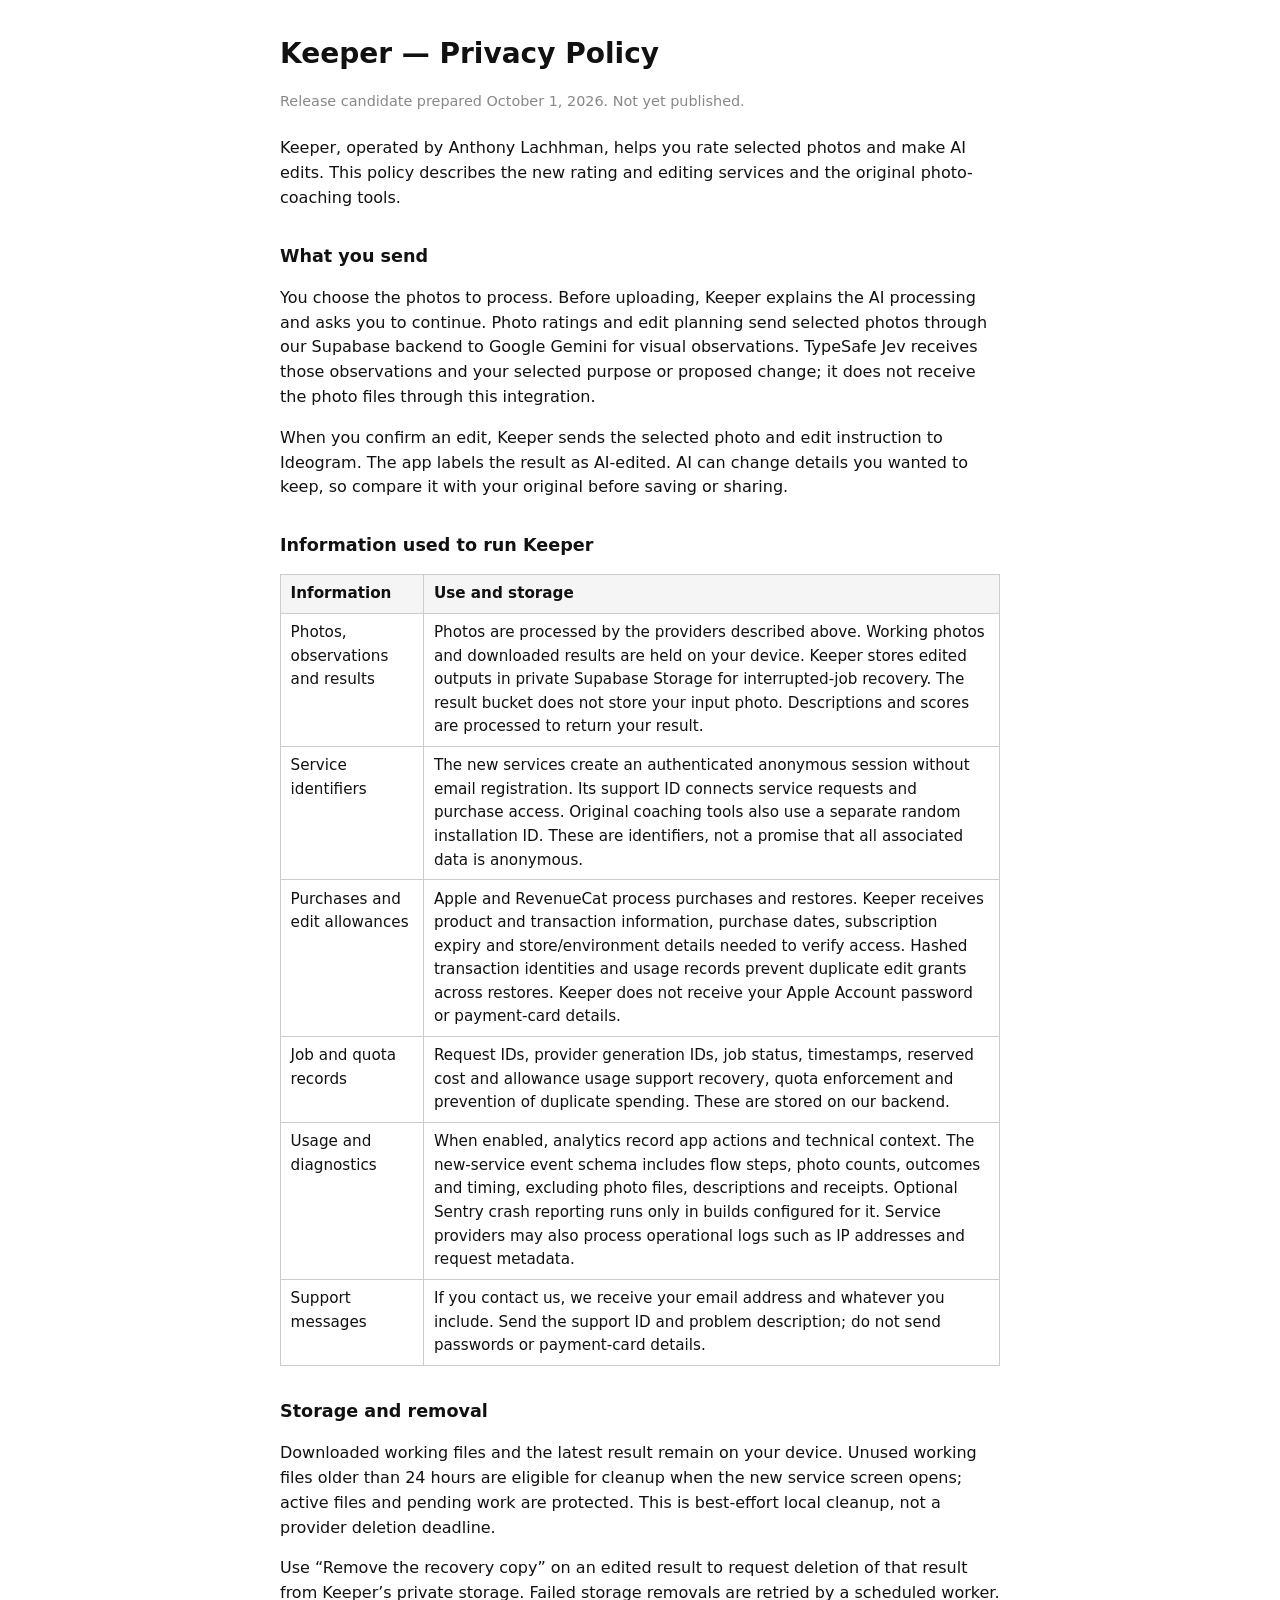
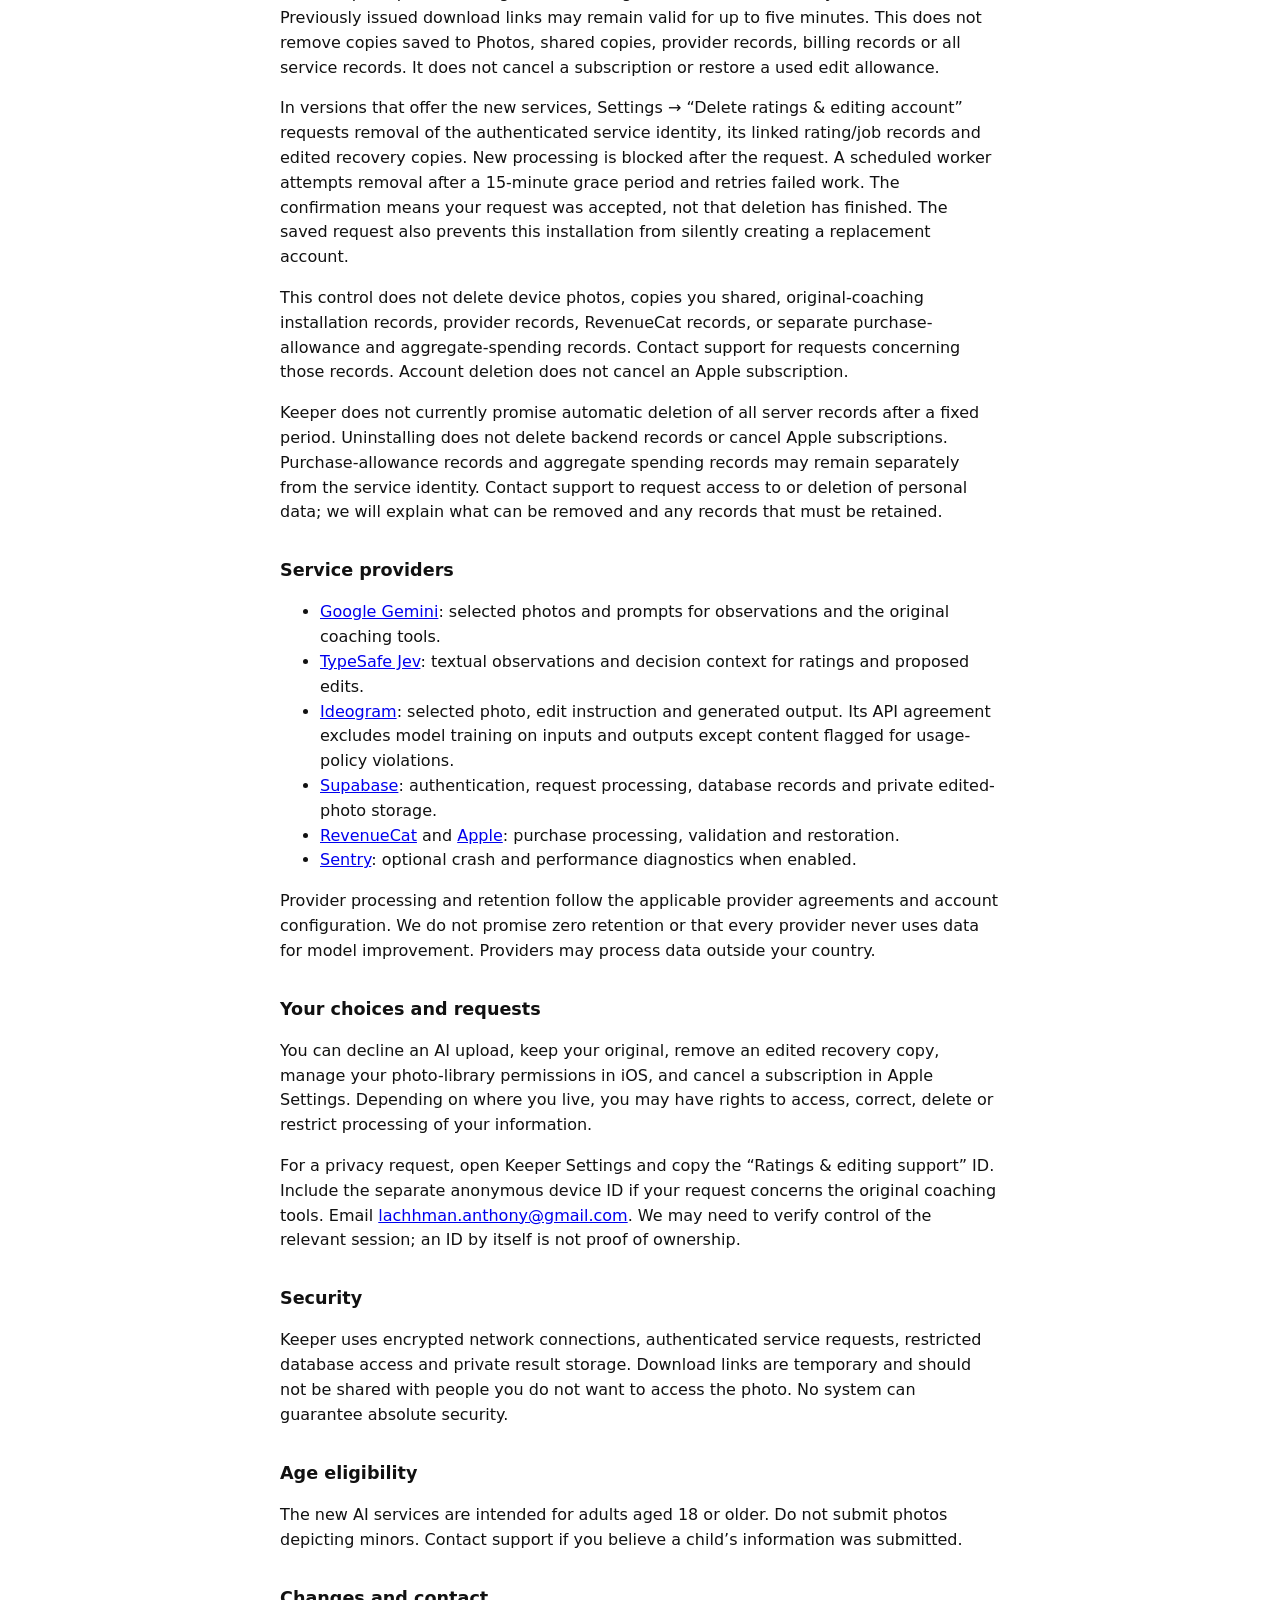
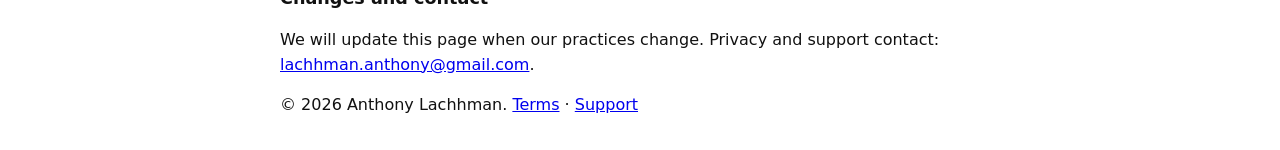
==== commit 863b5c7b: "Prepare Keeper ratings and editing legal disclosures" ====
--- a/privacy.html
+++ b/privacy.html
@@ -21,168 +21,44 @@
   </style>
 </head>
 <body>
-
 <h1>Keeper — Privacy Policy</h1>
-<p class="meta">Effective September 27, 2026.</p>
-
-<p>
-This Privacy Policy describes how the Keeper mobile app ("Keeper", "we", "us") collects, uses, and shares
-your information. It applies to the iOS app published under Apple ID <code>com.antnee.heightmax</code>.
-</p>
-
-<h2>1. Summary</h2>
+<p class="meta">Release candidate prepared October 1, 2026. Not yet published.</p>
+<p>Keeper, operated by Anthony Lachhman, helps you rate selected photos and make AI edits. This policy describes the new rating and editing services and the original photo-coaching tools.</p>
+<h2>What you send</h2>
+<p>You choose the photos to process. Before uploading, Keeper explains the AI processing and asks you to continue. Photo ratings and edit planning send selected photos through our Supabase backend to Google Gemini for visual observations. TypeSafe Jev receives those observations and your selected purpose or proposed change; it does not receive the photo files through this integration.</p>
+<p>When you confirm an edit, Keeper sends the selected photo and edit instruction to Ideogram. The app labels the result as AI-edited. AI can change details you wanted to keep, so compare it with your original before saving or sharing.</p>
+<h2>Information used to run Keeper</h2>
+<table><thead><tr><th>Information</th><th>Use and storage</th></tr></thead><tbody>
+<tr><td>Photos, observations and results</td><td>Photos are processed by the providers described above. Working photos and downloaded results are held on your device. Keeper stores edited outputs in private Supabase Storage for interrupted-job recovery. The result bucket does not store your input photo. Descriptions and scores are processed to return your result.</td></tr>
+<tr><td>Service identifiers</td><td>The new services create an authenticated anonymous session without email registration. Its support ID connects service requests and purchase access. Original coaching tools also use a separate random installation ID. These are identifiers, not a promise that all associated data is anonymous.</td></tr>
+<tr><td>Purchases and edit allowances</td><td>Apple and RevenueCat process purchases and restores. Keeper receives product and transaction information, purchase dates, subscription expiry and store/environment details needed to verify access. Hashed transaction identities and usage records prevent duplicate edit grants across restores. Keeper does not receive your Apple Account password or payment-card details.</td></tr>
+<tr><td>Job and quota records</td><td>Request IDs, provider generation IDs, job status, timestamps, reserved cost and allowance usage support recovery, quota enforcement and prevention of duplicate spending. These are stored on our backend.</td></tr>
+<tr><td>Usage and diagnostics</td><td>When enabled, analytics record app actions and technical context. The new-service event schema includes flow steps, photo counts, outcomes and timing, excluding photo files, descriptions and receipts. Optional Sentry crash reporting runs only in builds configured for it. Service providers may also process operational logs such as IP addresses and request metadata.</td></tr>
+<tr><td>Support messages</td><td>If you contact us, we receive your email address and whatever you include. Send the support ID and problem description; do not send passwords or payment-card details.</td></tr>
+</tbody></table>
+<h2>Storage and removal</h2>
+<p>Downloaded working files and the latest result remain on your device. Unused working files older than 24 hours are eligible for cleanup when the new service screen opens; active files and pending work are protected. This is best-effort local cleanup, not a provider deletion deadline.</p>
+<p>Use “Remove the recovery copy” on an edited result to request deletion of that result from Keeper’s private storage. Failed storage removals are retried by a scheduled worker. Previously issued download links may remain valid for up to five minutes. This does not remove copies saved to Photos, shared copies, provider records, billing records or all service records. It does not cancel a subscription or restore a used edit allowance.</p>
+<p>In versions that offer the new services, Settings → “Delete ratings &amp; editing account” requests removal of the authenticated service identity, its linked rating/job records and edited recovery copies. New processing is blocked after the request. A scheduled worker attempts removal after a 15-minute grace period and retries failed work. The confirmation means your request was accepted, not that deletion has finished. The saved request also prevents this installation from silently creating a replacement account.</p>
+<p>This control does not delete device photos, copies you shared, original-coaching installation records, provider records, RevenueCat records, or separate purchase-allowance and aggregate-spending records. Contact support for requests concerning those records. Account deletion does not cancel an Apple subscription.</p>
+<p>Keeper does not currently promise automatic deletion of all server records after a fixed period. Uninstalling does not delete backend records or cancel Apple subscriptions. Purchase-allowance records and aggregate spending records may remain separately from the service identity. Contact support to request access to or deletion of personal data; we will explain what can be removed and any records that must be retained.</p>
+<h2>Service providers</h2>
 <ul>
-  <li>Keeper does not require an account. A random anonymous device ID is generated and stored on your device. You can view and copy it in Settings → Your data → Anonymous device ID.</li>
-  <li>For analysis or enhancement, Keeper sends your selected photo and random ID to its Supabase backend. Analysis requests also include your Keeper Plus access status, and enhancement requests include the requested edit settings. The backend uses the ID for quota checks and sends the photo and prompt to Google Gemini; Google does not receive Keeper's ID or access status.</li>
-  <li>Keeper does not save uploaded photos in its product database. Google may retain submitted prompts and context, which can include your photo, and responses for up to 55 days for abuse monitoring. Authorized Google staff may review content flagged for policy violations.</li>
-  <li>We never sell your data, and we do not use any of this data for advertising or cross-app tracking.</li>
+<li><a href="https://ai.google.dev/gemini-api/terms">Google Gemini</a>: selected photos and prompts for observations and the original coaching tools.</li>
+<li><a href="https://typesafe.ai/legal/privacy-policy">TypeSafe Jev</a>: textual observations and decision context for ratings and proposed edits.</li>
+<li><a href="https://ideogram.ai/legal/api-tos/">Ideogram</a>: selected photo, edit instruction and generated output. Its API agreement excludes model training on inputs and outputs except content flagged for usage-policy violations.</li>
+<li><a href="https://supabase.com/privacy">Supabase</a>: authentication, request processing, database records and private edited-photo storage.</li>
+<li><a href="https://www.revenuecat.com/privacy">RevenueCat</a> and <a href="https://www.apple.com/legal/privacy/">Apple</a>: purchase processing, validation and restoration.</li>
+<li><a href="https://sentry.io/privacy/">Sentry</a>: optional crash and performance diagnostics when enabled.</li>
 </ul>
-
-<h2>2. Data we collect and process</h2>
-<table>
-  <thead>
-    <tr><th>Data</th><th>How collected</th><th>Why</th><th>Retention</th></tr>
-  </thead>
-  <tbody>
-    <tr>
-      <td>Photo you choose or capture</td>
-      <td>You choose or capture it and agree to the in-app AI-consent prompt before it is sent to Keeper's backend and Google Gemini. Analysis requests also include your Keeper Plus access status; enhancement requests include the requested edit settings.</td>
-      <td>To analyze how the photo reads and, when requested, return an enhancement preview and style recommendations.</td>
-      <td>Keeper does not save the uploaded photo in its product database. Google may retain submitted prompts and context (which can include the photo) and responses for up to 55 days for abuse monitoring; authorized staff may review content flagged for policy violations.</td>
-    </tr>
-    <tr>
-      <td>Random anonymous device ID</td>
-      <td>Generated on-device the first time you open the app and saved in app storage. It is visible and copyable in Settings → Your data → Anonymous device ID.</td>
-      <td>To enforce monthly analysis quotas and associate anonymous analytics events with this Keeper installation. It is not a login credential and is not sent to Google with your photo.</td>
-      <td>Stored on your device until you uninstall Keeper. Matching quota and analytics records are retained up to 13 months unless you request deletion within 30 days. Resetting the app generates a new ID.</td>
-    </tr>
-    <tr>
-      <td>Analysis result (score, recipe, recommendations)</td>
-      <td>Returned to the app by our backend.</td>
-      <td>Shown to you on the Results screen and stored locally on your device.</td>
-      <td>Held on your device only. Deleted when you uninstall the app or clear app storage.</td>
-    </tr>
-    <tr>
-      <td>Quota records</td>
-      <td>Created server-side when you run an analysis.</td>
-      <td>To enforce the monthly free-analysis limit.</td>
-      <td>Anonymous ID + month + count, kept for up to 13 months for quota enforcement, then deleted.</td>
-    </tr>
-    <tr>
-      <td>Anonymous analytics events</td>
-      <td>Logged when you take key actions (e.g. start analysis, complete analysis, view paywall). We strip any keys that look like file paths or URLs before logging.</td>
-      <td>To understand how app flows perform. Individual event rows are keyed to the random Keeper ID and analyzed in aggregate.</td>
-      <td>Stored in our Supabase database keyed by your anonymous ID, retained up to 13 months.</td>
-    </tr>
-    <tr>
-      <td>Purchase state</td>
-      <td>Processed by Apple StoreKit and RevenueCat when you buy or restore an in-app purchase. Keeper also records purchase-flow events in its anonymous analytics system.</td>
-      <td>To retrieve available products and determine whether Keeper Plus access is active.</td>
-      <td>Apple and RevenueCat handle transaction records under their own policies. Keeper stores anonymous purchase-flow events, including the selected product or resulting entitlement, under the random Keeper ID for up to 13 months.</td>
-    </tr>
-    <tr>
-      <td>Crash reports (optional)</td>
-      <td>Collected automatically by Sentry if and only if the build was compiled with Sentry credentials.</td>
-      <td>To diagnose crashes.</td>
-      <td>Retained by Sentry per their policy. Contains a stack trace and device class, never your photo or your anonymous ID.</td>
-    </tr>
-  </tbody>
-</table>
-
-<h2>3. We do not collect</h2>
-<ul>
-  <li>Your name, email, phone number, or address.</li>
-  <li>Your Apple ID or other account credentials. Apple handles App Store purchases under its privacy policy; Keeper has no account sign-in.</li>
-  <li>Your contacts, calendar, microphone, location, or health data.</li>
-  <li>Advertising identifiers. Keeper does not use the iOS App Tracking Transparency framework because we do not track you across apps or websites.</li>
-</ul>
-
-<h2>4. Third-party processors</h2>
-<p>
-Keeper shares the data above with a small set of service providers strictly to deliver the app. Each provider
-is bound by a written data-processing agreement and provides protections equivalent to those described here.
-</p>
-<table>
-  <thead>
-    <tr><th>Provider</th><th>What they receive</th><th>Their role</th><th>Policy</th></tr>
-  </thead>
-  <tbody>
-    <tr>
-      <td>Google LLC (Gemini API)</td>
-      <td>The photo and prompt for the requested analysis or enhancement. Google may retain prompt context (which can include the photo) and responses for up to 55 days for abuse monitoring.</td>
-      <td>Runs the AI analysis or enhancement and returns the result. Google may retain submitted prompts and context, including images, and responses for up to 55 days for abuse monitoring; authorized staff may review content flagged for policy violations.</td>
-      <td><a href="https://ai.google.dev/gemini-api/terms">ai.google.dev/gemini-api/terms</a></td>
-    </tr>
-    <tr>
-      <td>Supabase Inc.</td>
-      <td>The request payload while it is processed (photo and anonymous ID), analysis entitlement status or enhancement edit settings, plus stored quota rows and anonymous analytics events.</td>
-      <td>Hosts the backend Edge Functions and Postgres database that proxy requests to Google and store quota and analytics events.</td>
-      <td><a href="https://supabase.com/privacy">supabase.com/privacy</a></td>
-    </tr>
-    <tr>
-      <td>RevenueCat, Inc.</td>
-      <td>StoreKit transaction information and RevenueCat's SDK-generated anonymous App User ID. Keeper does not configure RevenueCat with the separate Keeper ID used for quota and analytics.</td>
-      <td>Validates Apple receipts and tells the app whether you are entitled to the unlock.</td>
-      <td><a href="https://www.revenuecat.com/privacy">revenuecat.com/privacy</a></td>
-    </tr>
-    <tr>
-      <td>Functional Software, Inc. d/b/a Sentry (optional)</td>
-      <td>Crash stack traces and device class — only when the build is compiled with Sentry credentials.</td>
-      <td>Aggregates crash reports for our triage.</td>
-      <td><a href="https://sentry.io/privacy/">sentry.io/privacy</a></td>
-    </tr>
-    <tr>
-      <td>Apple Inc.</td>
-      <td>In-app purchase transactions and standard App Store telemetry.</td>
-      <td>Operates the App Store and StoreKit.</td>
-      <td><a href="https://www.apple.com/legal/privacy/">apple.com/legal/privacy</a></td>
-    </tr>
-  </tbody>
-</table>
-
-<h2>5. Consent to AI analysis</h2>
-<p>
-Before Keeper sends a selected photo for AI processing, the app shows a disclosure sheet naming Google Gemini and explaining that the photo and random Keeper ID go to our backend. Analysis requests also include your Keeper Plus status; enhancement requests include edit settings. Google receives the photo and prompt, not the Keeper ID or access status. The sheet describes Google's possible retention of prompt context and responses for up to 55 days for abuse monitoring. You must tap "Agree and continue" before the photo is sent. Tapping "Not now" cancels the request. Your consent decision is stored locally.
-</p>
-<p>You can decline the disclosure sheet at any time; this cancels the requested photo transfer. To request deletion of Keeper's server-side quota and analytics records, contact us as described in “Your rights.”</p>
-
-<h2>6. Children</h2>
-<p>
-Keeper is rated 4+ and is not directed at children under 13. We do not knowingly collect data from children
-under 13. If you believe a child has used the app and you would like us to delete their anonymous ID, contact us.
-</p>
-
-<h2>7. Your rights</h2>
-<p>
-Depending on where you live (including under the EU/UK GDPR and the California CCPA), you may have the right to
-request a copy of the personal data we hold about you, to correct it, to delete it, or to object to certain
-processing. You can find and copy your random Keeper ID in Settings → Your data → Anonymous device ID. Include it with your deletion or access request so we can locate the related quota and analytics rows. We will respond within 30 days. This request covers Keeper's server-side quota and analytics records. Results and cached enhanced images in Keeper are removed when you clear app storage or uninstall the app; original photos in your photo library remain until you delete them there.
-</p>
-<p>We do not sell or "share" personal information for cross-context behavioral advertising, as those terms are defined under the CCPA.</p>
-
-<h2>8. Security</h2>
-<p>
-Traffic between the app and our backend is encrypted with TLS. Photos are sent in HTTPS request bodies and are not saved in Keeper's product database. Google's Gemini API may retain prompts and context (including uploaded images) and responses for up to 55 days for abuse monitoring. Stored quota and analytics records are encrypted at rest by Supabase.
-</p>
-
-<h2>9. International transfers</h2>
-<p>
-Our backend runs on Supabase infrastructure in the United States. Google's Gemini API processes data on Google infrastructure that may include locations outside your country. By using Keeper, you consent to your data being transferred to these jurisdictions, subject to the protections described here.
-</p>
-
-<h2>10. Changes</h2>
-<p>
-We may update this policy. We will change the "Effective" date above and, for material changes, present an
-in-app notice the next time you open the app.
-</p>
-
-<h2>11. Contact</h2>
-<p>
-Privacy questions, access or deletion requests, or other concerns:
-<a href="mailto:lachhman.anthony@gmail.com">lachhman.anthony@gmail.com</a>. See <a href="support.html">Keeper Support</a> for help finding your anonymous ID and other common questions.
-</p>
-
-<p style="margin-top:2rem;font-size:0.85rem;color:#888;">© 2026 Anthony Lachhman.</p>
-
-</body>
-</html>
+<p>Provider processing and retention follow the applicable provider agreements and account configuration. We do not promise zero retention or that every provider never uses data for model improvement. Providers may process data outside your country.</p>
+<h2>Your choices and requests</h2>
+<p>You can decline an AI upload, keep your original, remove an edited recovery copy, manage your photo-library permissions in iOS, and cancel a subscription in Apple Settings. Depending on where you live, you may have rights to access, correct, delete or restrict processing of your information.</p>
+<p>For a privacy request, open Keeper Settings and copy the “Ratings &amp; editing support” ID. Include the separate anonymous device ID if your request concerns the original coaching tools. Email <a href="mailto:lachhman.anthony@gmail.com">lachhman.anthony@gmail.com</a>. We may need to verify control of the relevant session; an ID by itself is not proof of ownership.</p>
+<h2>Security</h2>
+<p>Keeper uses encrypted network connections, authenticated service requests, restricted database access and private result storage. Download links are temporary and should not be shared with people you do not want to access the photo. No system can guarantee absolute security.</p>
+<h2>Age eligibility</h2><p>The new AI services are intended for adults aged 18 or older. Do not submit photos depicting minors. Contact support if you believe a child’s information was submitted.</p>
+<h2>Changes and contact</h2>
+<p>We will update this page when our practices change. Privacy and support contact: <a href="mailto:lachhman.anthony@gmail.com">lachhman.anthony@gmail.com</a>.</p>
+<p>© 2026 Anthony Lachhman. <a href="terms.html">Terms</a> · <a href="support.html">Support</a></p>
+</body></html>
